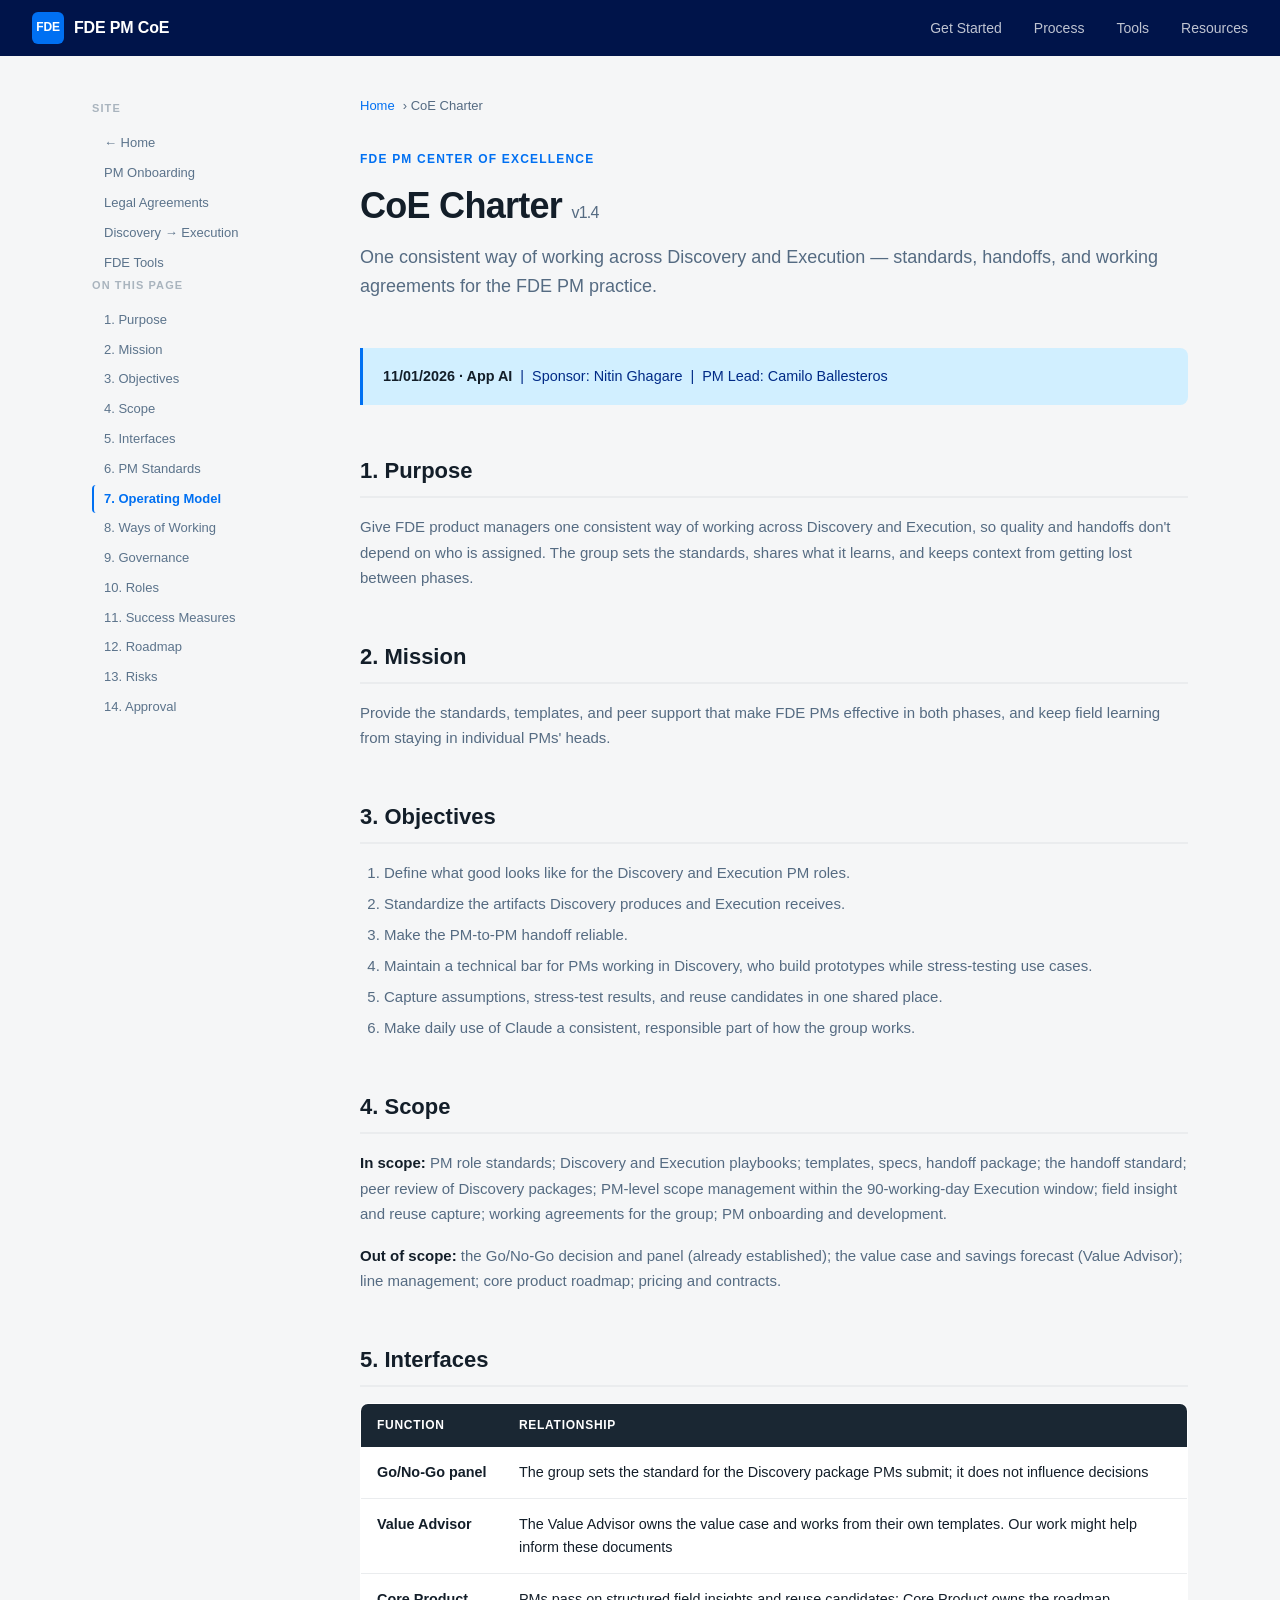
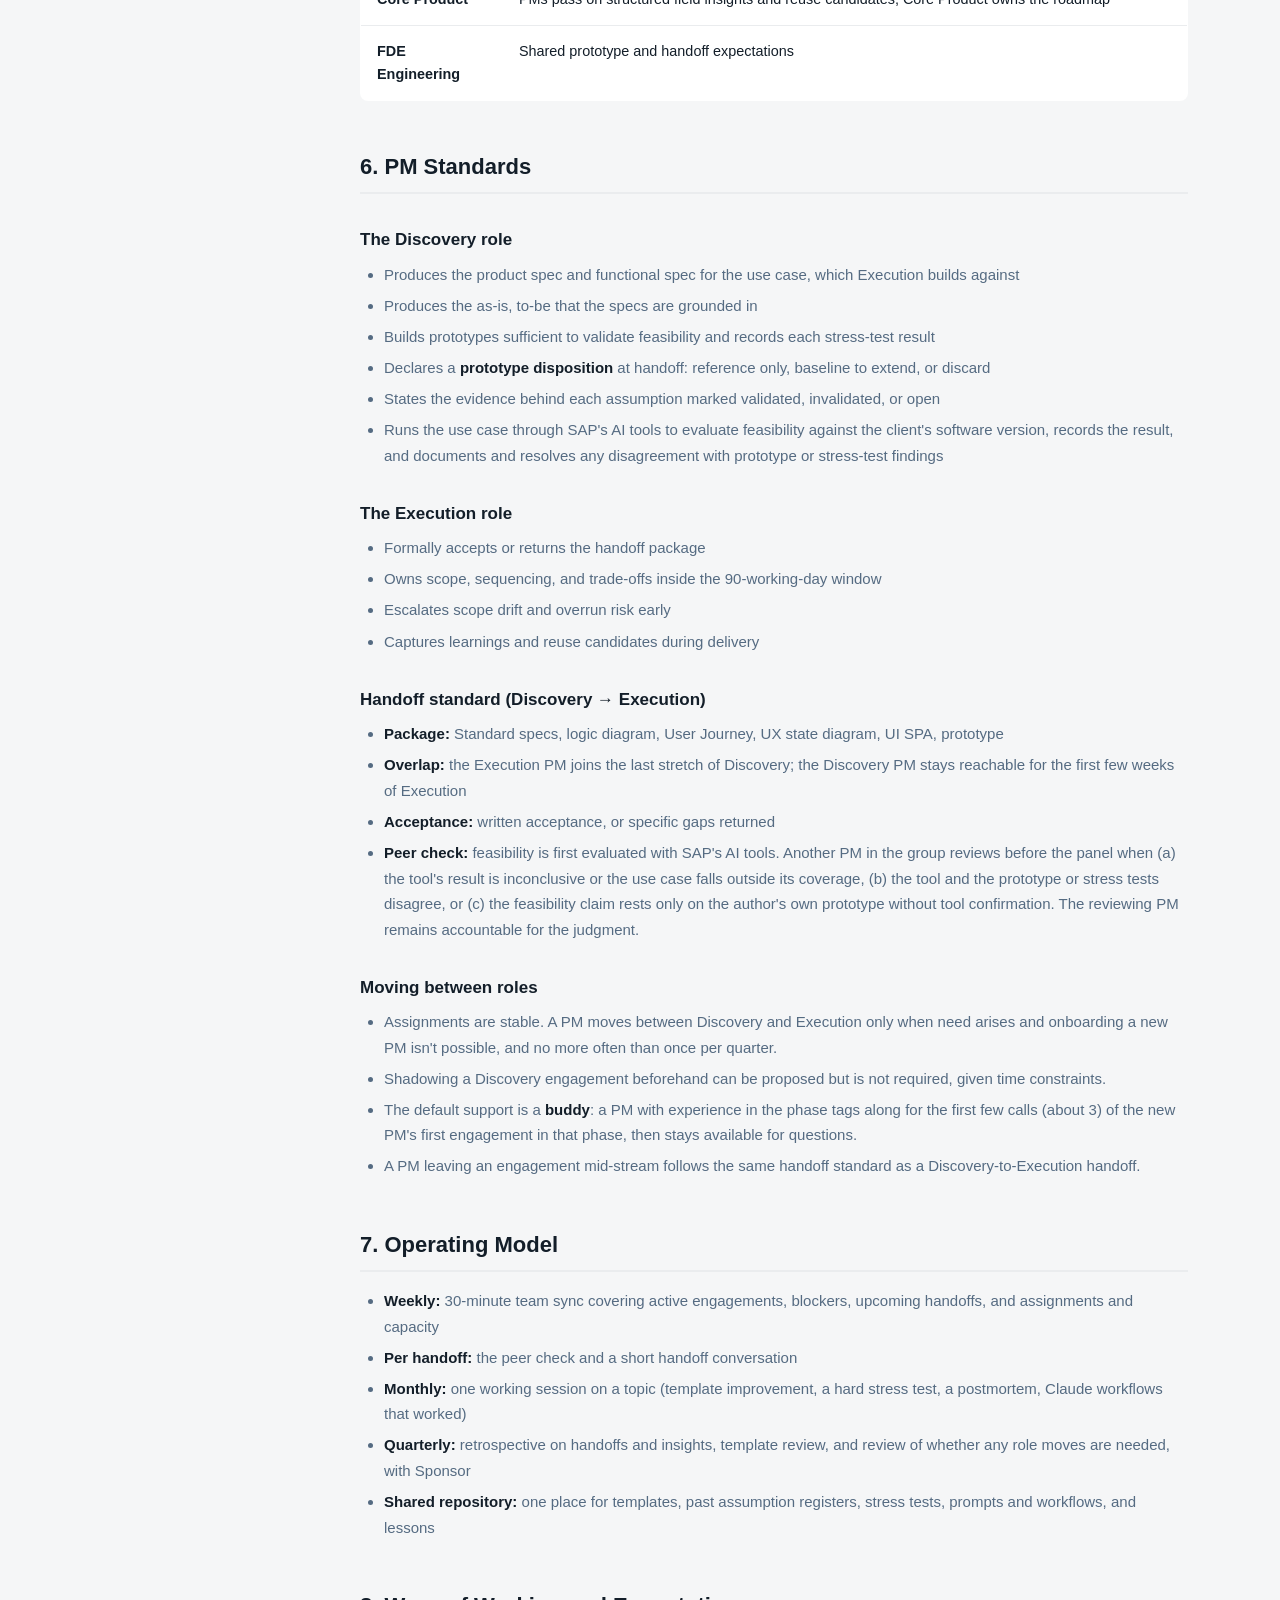
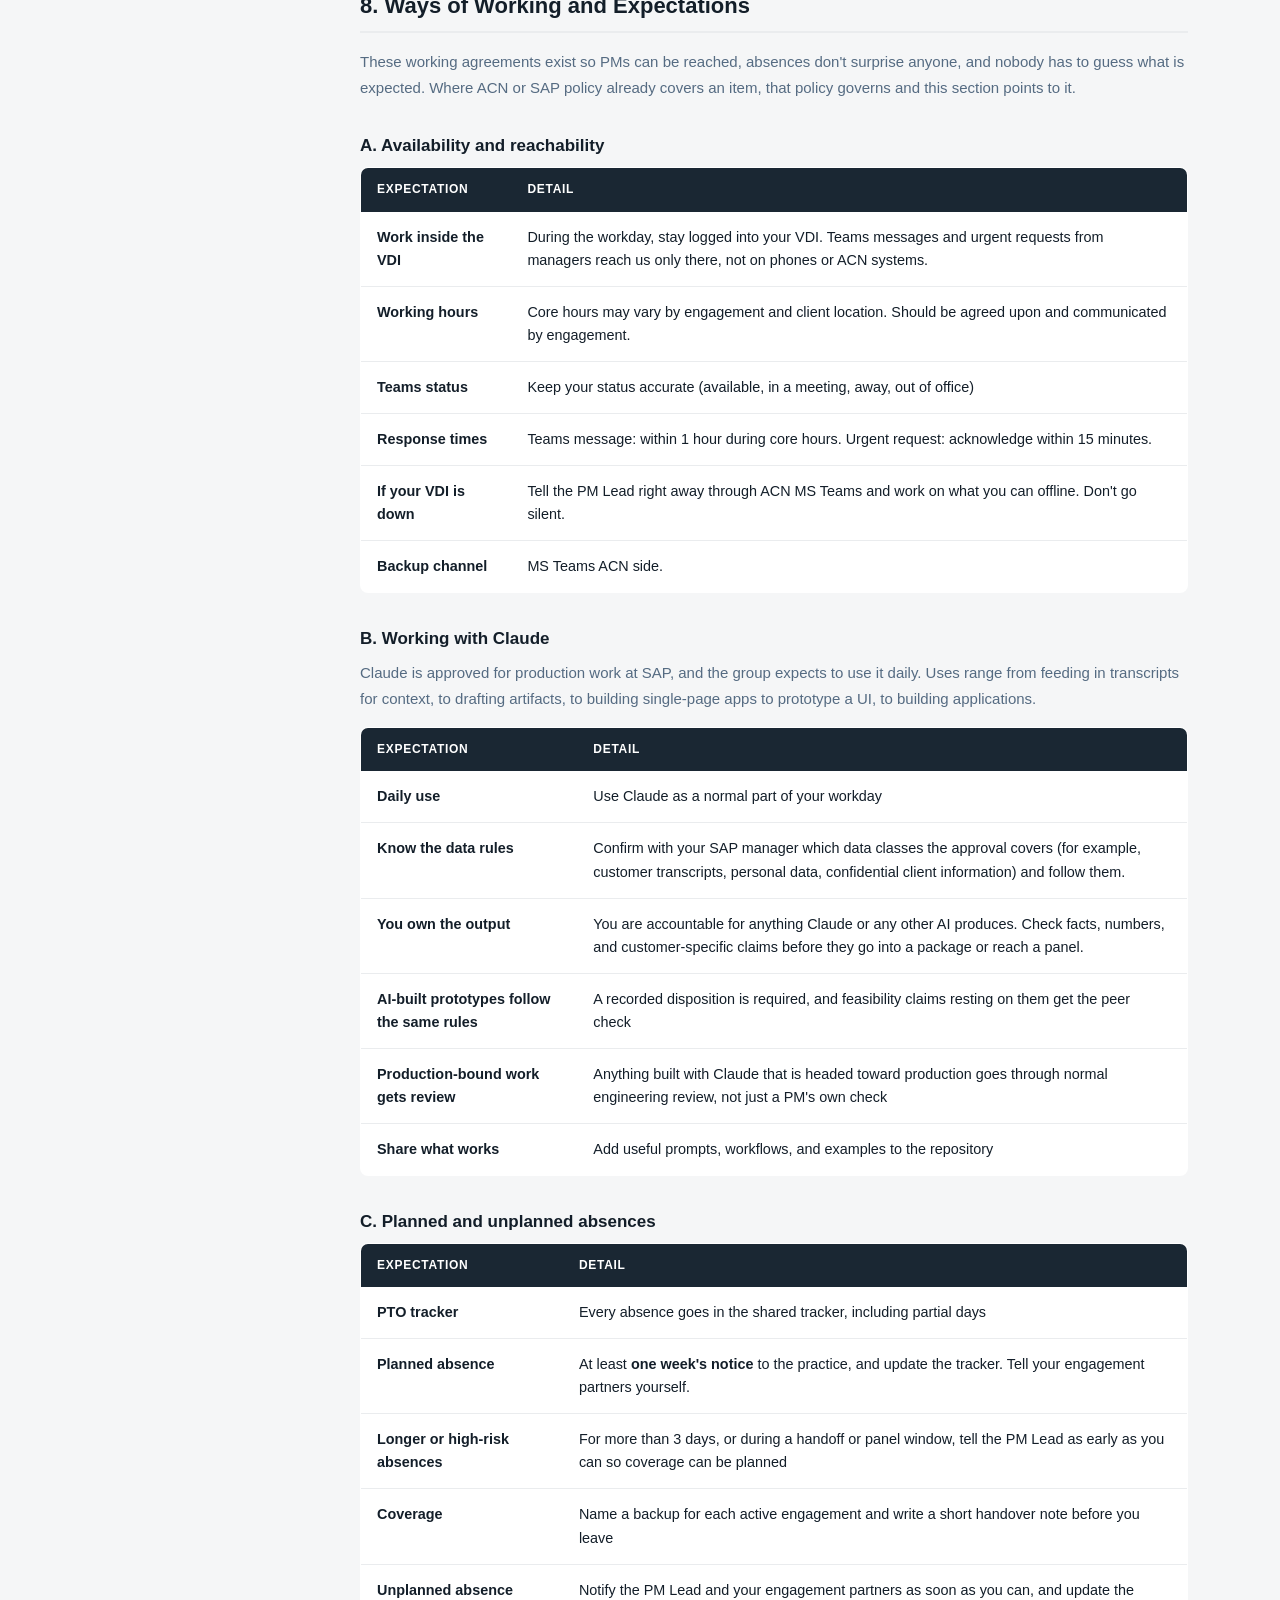
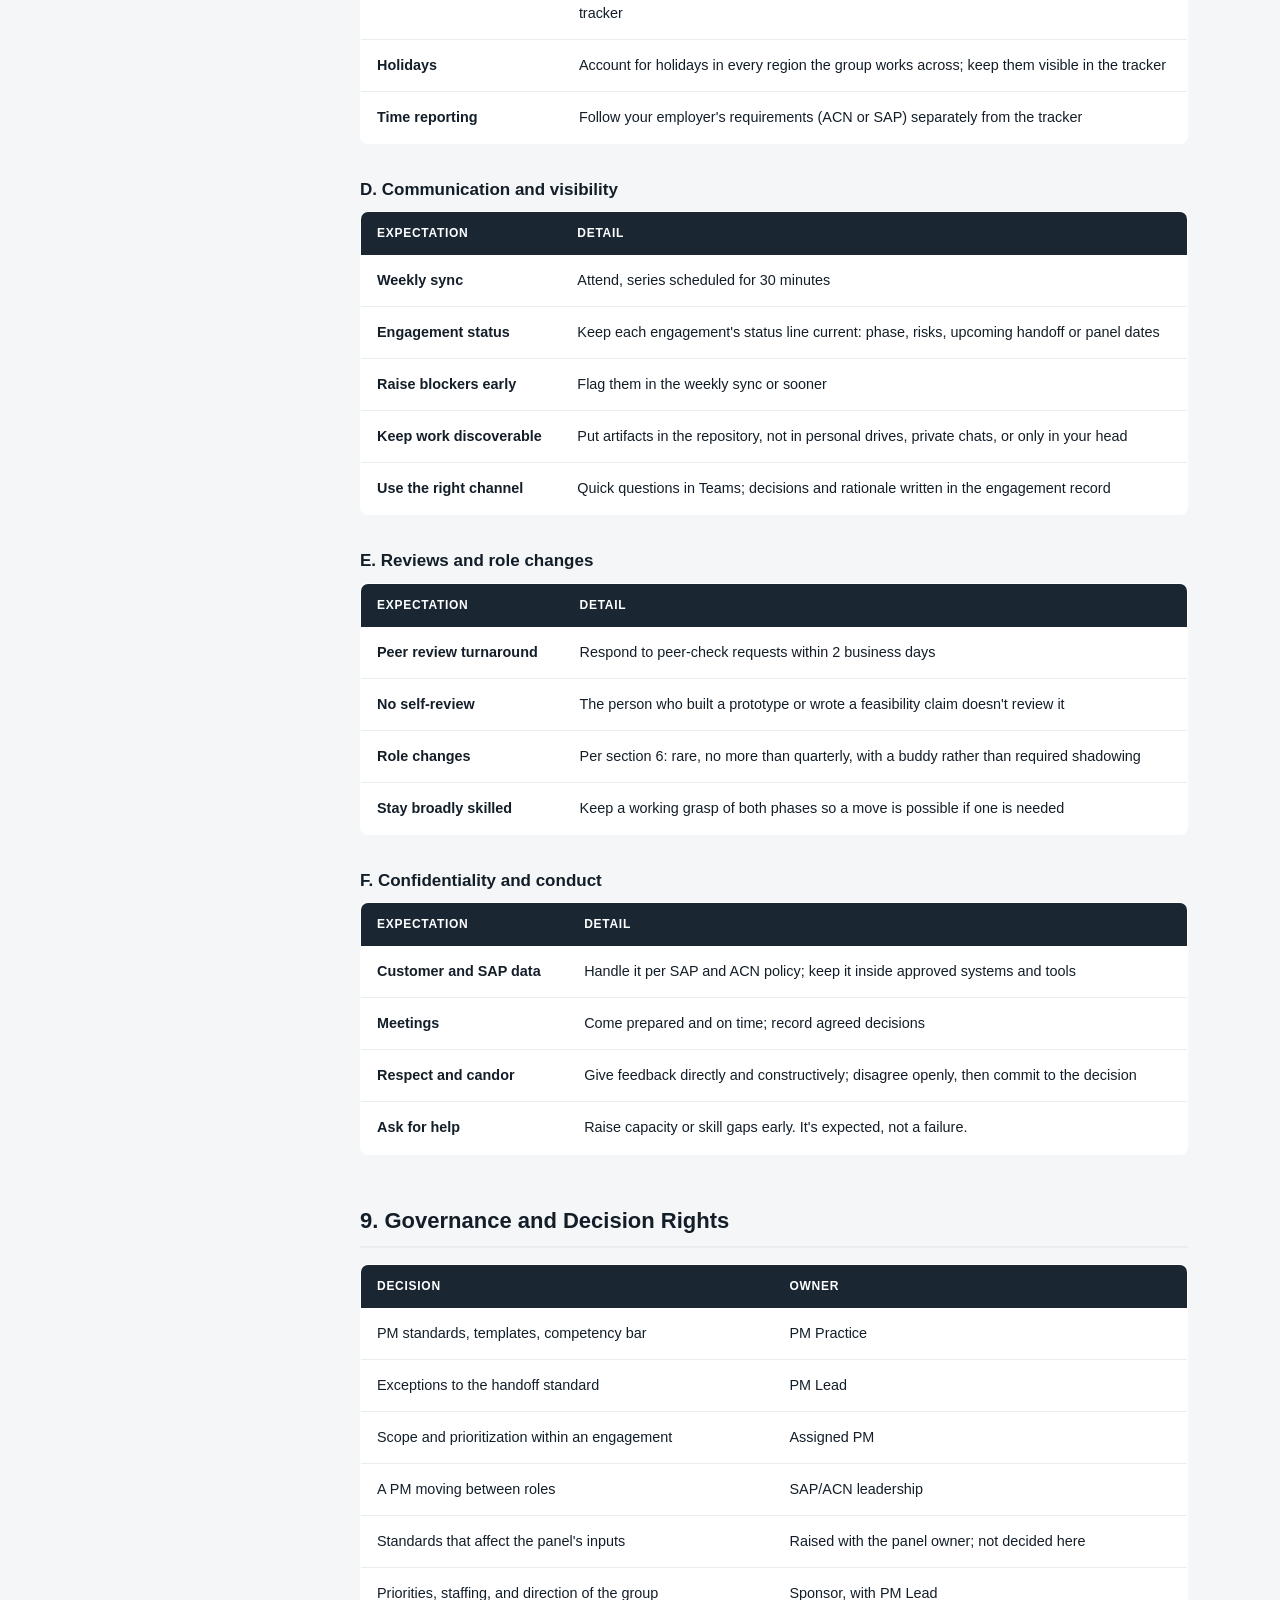
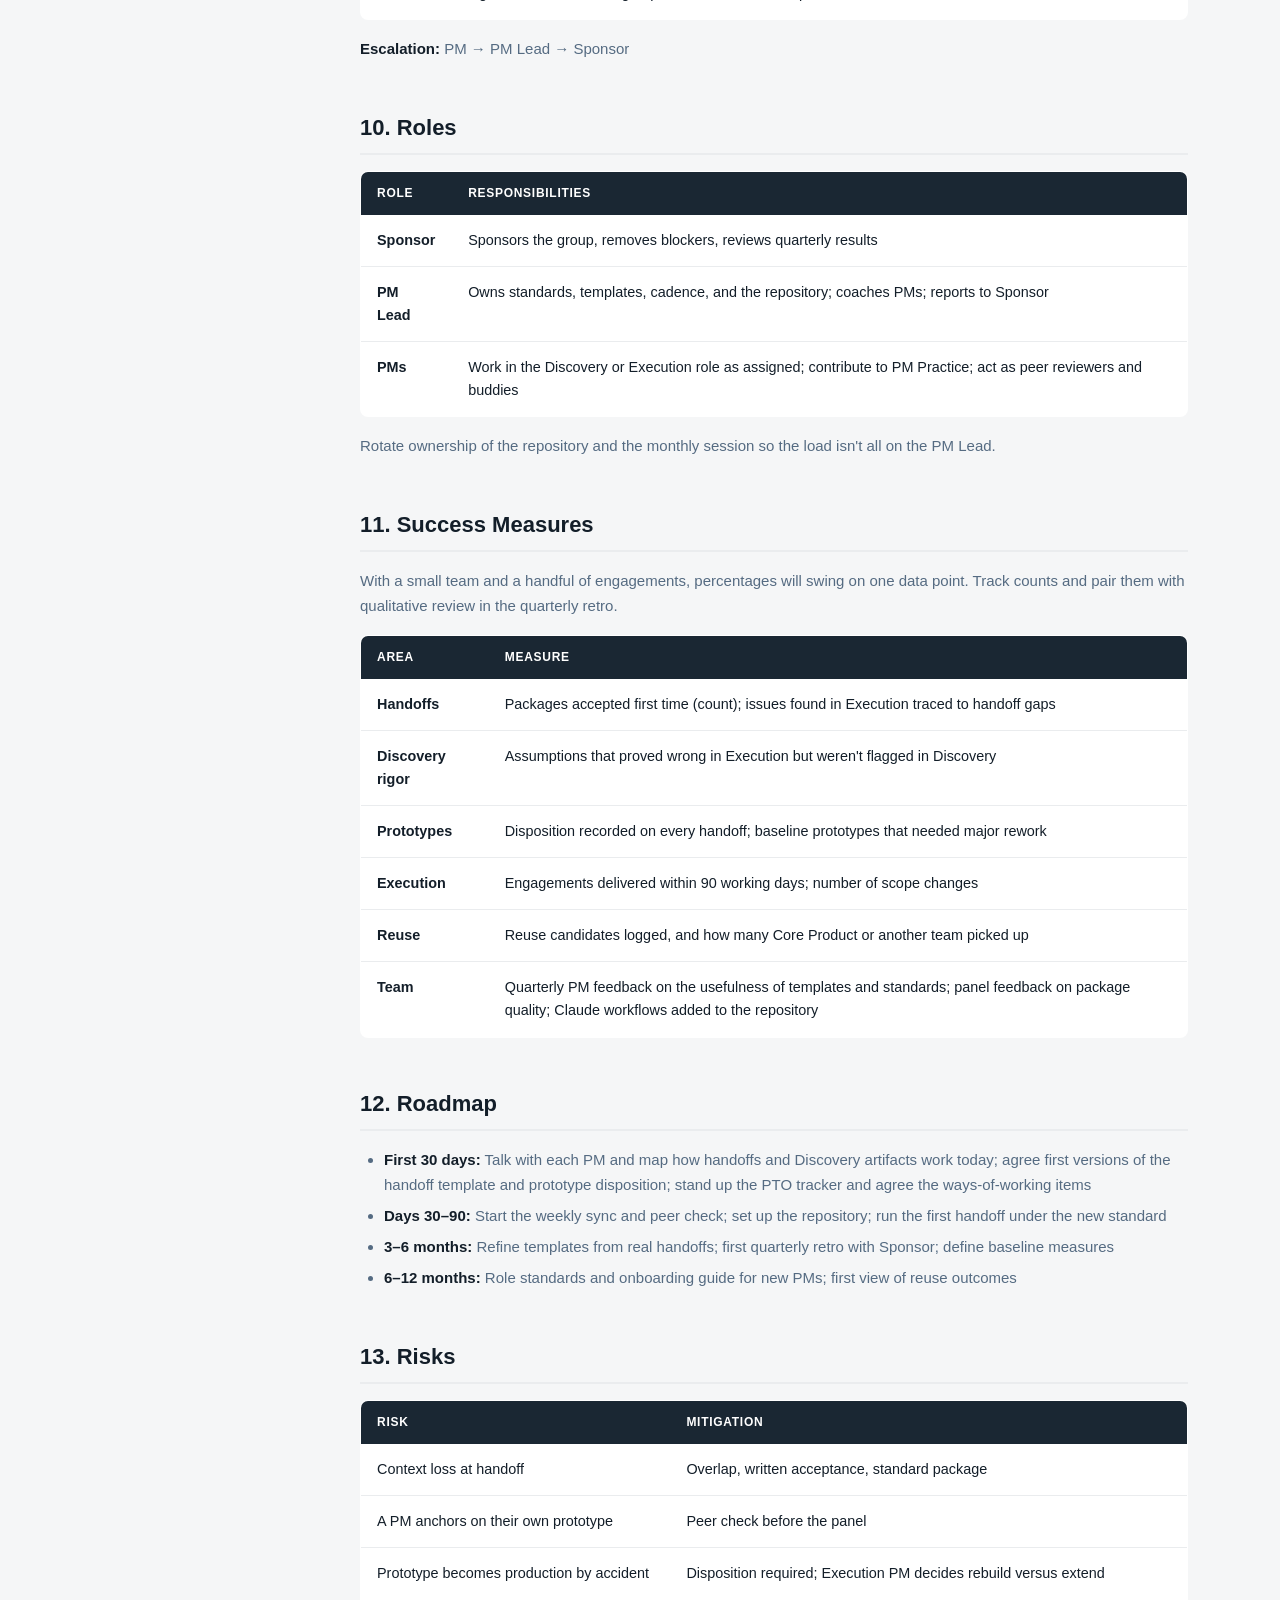
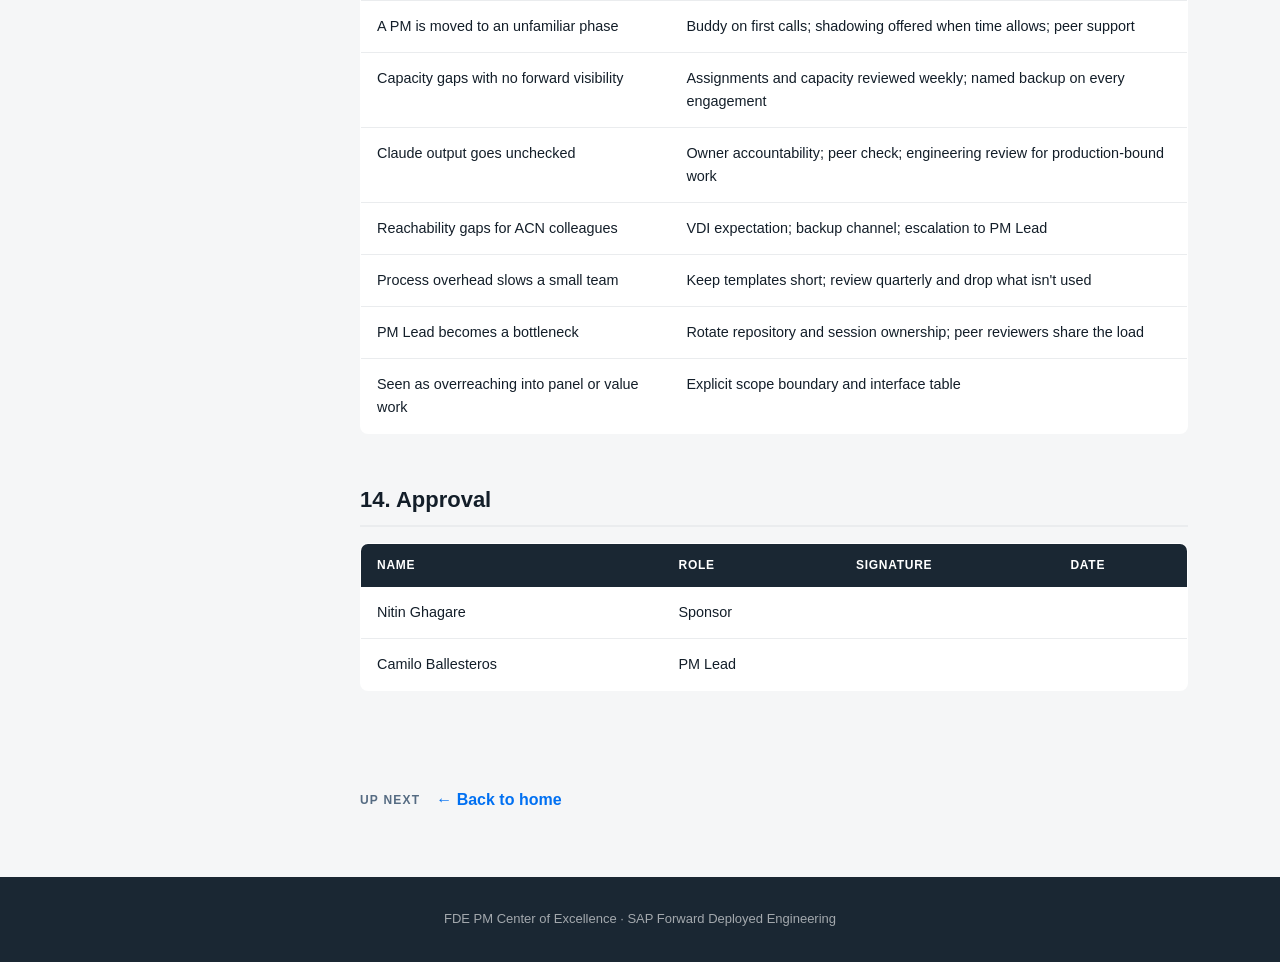
==== docs/guides/charter.html @ f837b726 "Initial commit: FDE PM CoE site for GitHub Pages HTML site with index, five guide pages, shared CSS," ====
<!DOCTYPE html>
<html lang="en">
<head>
  <meta charset="UTF-8" />
  <meta name="viewport" content="width=device-width, initial-scale=1.0" />
  <title>CoE Charter — FDE PM CoE</title>
  <link rel="stylesheet" href="../styles/main.css" />
</head>
<body>

  <nav class="nav">
    <a class="nav-brand" href="../index.html">
      <div class="nav-logo">FDE</div>
      <span class="nav-title">FDE PM CoE</span>
    </a>
    <ul class="nav-links">
      <li><a href="../index.html#get-started">Get Started</a></li>
      <li><a href="../index.html#process">Process</a></li>
      <li><a href="../index.html#tools">Tools</a></li>
      <li><a href="../index.html#resources">Resources</a></li>
    </ul>
  </nav>

  <div class="guide-layout">
  <aside class="guide-sidebar">
    <p class="sidebar-label">Site</p>
    <nav>
      <a href="../index.html">← Home</a>
      <a href="pm-onboarding.html">PM Onboarding</a>
      <a href="legal.html">Legal Agreements</a>
      <a href="discovery-to-execution.html">Discovery → Execution</a>
      <a href="fde-tools.html">FDE Tools</a>
    </nav>
    <p class="sidebar-label">On this page</p>
    <nav>
      <a href="#purpose">1. Purpose</a>
      <a href="#mission">2. Mission</a>
      <a href="#objectives">3. Objectives</a>
      <a href="#scope">4. Scope</a>
      <a href="#interfaces">5. Interfaces</a>
      <a href="#pm-standards">6. PM Standards</a>
      <a href="#operating-model">7. Operating Model</a>
      <a href="#ways-of-working">8. Ways of Working</a>
      <a href="#governance">9. Governance</a>
      <a href="#roles">10. Roles</a>
      <a href="#success-measures">11. Success Measures</a>
      <a href="#roadmap">12. Roadmap</a>
      <a href="#risks">13. Risks</a>
      <a href="#approval">14. Approval</a>
    </nav>
  </aside>

  <div class="guide-wrap">

    <div class="breadcrumb">
      <a href="../index.html">Home</a> › CoE Charter
    </div>

    <p style="font-size:0.75rem;font-weight:700;letter-spacing:0.1em;text-transform:uppercase;color:var(--blue-7);margin-bottom:0.5rem;">FDE PM Center of Excellence</p>
    <h1>CoE Charter <span style="font-size:1rem;font-weight:400;color:var(--label);">v1.4</span></h1>
    <p class="guide-lead">
      One consistent way of working across Discovery and Execution —
      standards, handoffs, and working agreements for the FDE PM practice.
    </p>

    <div class="callout">
      <p><strong>11/01/2026 · App AI</strong> &nbsp;|&nbsp; Sponsor: Nitin Ghagare &nbsp;|&nbsp; PM Lead: Camilo Ballesteros</p>
    </div>

    <!-- ── 1. Purpose ── -->
    <h2 id="purpose">1. Purpose</h2>
    <p>
      Give FDE product managers one consistent way of working across Discovery and Execution,
      so quality and handoffs don't depend on who is assigned. The group sets the standards,
      shares what it learns, and keeps context from getting lost between phases.
    </p>

    <!-- ── 2. Mission ── -->
    <h2 id="mission">2. Mission</h2>
    <p>
      Provide the standards, templates, and peer support that make FDE PMs effective in both phases,
      and keep field learning from staying in individual PMs' heads.
    </p>

    <!-- ── 3. Objectives ── -->
    <h2 id="objectives">3. Objectives</h2>
    <ol>
      <li>Define what good looks like for the Discovery and Execution PM roles.</li>
      <li>Standardize the artifacts Discovery produces and Execution receives.</li>
      <li>Make the PM-to-PM handoff reliable.</li>
      <li>Maintain a technical bar for PMs working in Discovery, who build prototypes while stress-testing use cases.</li>
      <li>Capture assumptions, stress-test results, and reuse candidates in one shared place.</li>
      <li>Make daily use of Claude a consistent, responsible part of how the group works.</li>
    </ol>

    <!-- ── 4. Scope ── -->
    <h2 id="scope">4. Scope</h2>
    <p>
      <strong>In scope:</strong> PM role standards; Discovery and Execution playbooks; templates, specs, handoff package;
      the handoff standard; peer review of Discovery packages; PM-level scope management within the
      90-working-day Execution window; field insight and reuse capture; working agreements for the group;
      PM onboarding and development.
    </p>
    <p>
      <strong>Out of scope:</strong> the Go/No-Go decision and panel (already established); the value case and
      savings forecast (Value Advisor); line management; core product roadmap; pricing and contracts.
    </p>

    <!-- ── 5. Interfaces ── -->
    <h2 id="interfaces">5. Interfaces</h2>
    <table class="ref-table" style="margin-bottom:2rem;">
      <thead>
        <tr><th>Function</th><th>Relationship</th></tr>
      </thead>
      <tbody>
        <tr>
          <td><strong>Go/No-Go panel</strong></td>
          <td>The group sets the standard for the Discovery package PMs submit; it does not influence decisions</td>
        </tr>
        <tr>
          <td><strong>Value Advisor</strong></td>
          <td>The Value Advisor owns the value case and works from their own templates. Our work might help inform these documents</td>
        </tr>
        <tr>
          <td><strong>Core Product</strong></td>
          <td>PMs pass on structured field insights and reuse candidates; Core Product owns the roadmap</td>
        </tr>
        <tr>
          <td><strong>FDE Engineering</strong></td>
          <td>Shared prototype and handoff expectations</td>
        </tr>
      </tbody>
    </table>

    <!-- ── 6. PM Standards ── -->
    <h2 id="pm-standards">6. PM Standards</h2>

    <h3>The Discovery role</h3>
    <ul>
      <li>Produces the product spec and functional spec for the use case, which Execution builds against</li>
      <li>Produces the as-is, to-be that the specs are grounded in</li>
      <li>Builds prototypes sufficient to validate feasibility and records each stress-test result</li>
      <li>Declares a <strong>prototype disposition</strong> at handoff: reference only, baseline to extend, or discard</li>
      <li>States the evidence behind each assumption marked validated, invalidated, or open</li>
      <li>Runs the use case through SAP's AI tools to evaluate feasibility against the client's software version, records the result, and documents and resolves any disagreement with prototype or stress-test findings</li>
    </ul>

    <h3>The Execution role</h3>
    <ul>
      <li>Formally accepts or returns the handoff package</li>
      <li>Owns scope, sequencing, and trade-offs inside the 90-working-day window</li>
      <li>Escalates scope drift and overrun risk early</li>
      <li>Captures learnings and reuse candidates during delivery</li>
    </ul>

    <h3>Handoff standard (Discovery → Execution)</h3>
    <ul>
      <li><strong>Package:</strong> Standard specs, logic diagram, User Journey, UX state diagram, UI SPA, prototype</li>
      <li><strong>Overlap:</strong> the Execution PM joins the last stretch of Discovery; the Discovery PM stays reachable for the first few weeks of Execution</li>
      <li><strong>Acceptance:</strong> written acceptance, or specific gaps returned</li>
      <li><strong>Peer check:</strong> feasibility is first evaluated with SAP's AI tools. Another PM in the group reviews before the panel when (a) the tool's result is inconclusive or the use case falls outside its coverage, (b) the tool and the prototype or stress tests disagree, or (c) the feasibility claim rests only on the author's own prototype without tool confirmation. The reviewing PM remains accountable for the judgment.</li>
    </ul>

    <h3>Moving between roles</h3>
    <ul>
      <li>Assignments are stable. A PM moves between Discovery and Execution only when need arises and onboarding a new PM isn't possible, and no more often than once per quarter.</li>
      <li>Shadowing a Discovery engagement beforehand can be proposed but is not required, given time constraints.</li>
      <li>The default support is a <strong>buddy</strong>: a PM with experience in the phase tags along for the first few calls (about 3) of the new PM's first engagement in that phase, then stays available for questions.</li>
      <li>A PM leaving an engagement mid-stream follows the same handoff standard as a Discovery-to-Execution handoff.</li>
    </ul>

    <!-- ── 7. Operating Model ── -->
    <h2 id="operating-model">7. Operating Model</h2>
    <ul>
      <li><strong>Weekly:</strong> 30-minute team sync covering active engagements, blockers, upcoming handoffs, and assignments and capacity</li>
      <li><strong>Per handoff:</strong> the peer check and a short handoff conversation</li>
      <li><strong>Monthly:</strong> one working session on a topic (template improvement, a hard stress test, a postmortem, Claude workflows that worked)</li>
      <li><strong>Quarterly:</strong> retrospective on handoffs and insights, template review, and review of whether any role moves are needed, with Sponsor</li>
      <li><strong>Shared repository:</strong> one place for templates, past assumption registers, stress tests, prompts and workflows, and lessons</li>
    </ul>

    <!-- ── 8. Ways of Working ── -->
    <h2 id="ways-of-working">8. Ways of Working and Expectations</h2>
    <p>
      These working agreements exist so PMs can be reached, absences don't surprise anyone,
      and nobody has to guess what is expected. Where ACN or SAP policy already covers an item,
      that policy governs and this section points to it.
    </p>

    <h3>A. Availability and reachability</h3>
    <table class="ref-table" style="margin-bottom:2rem;">
      <thead><tr><th>Expectation</th><th>Detail</th></tr></thead>
      <tbody>
        <tr><td><strong>Work inside the VDI</strong></td><td>During the workday, stay logged into your VDI. Teams messages and urgent requests from managers reach us only there, not on phones or ACN systems.</td></tr>
        <tr><td><strong>Working hours</strong></td><td>Core hours may vary by engagement and client location. Should be agreed upon and communicated by engagement.</td></tr>
        <tr><td><strong>Teams status</strong></td><td>Keep your status accurate (available, in a meeting, away, out of office)</td></tr>
        <tr><td><strong>Response times</strong></td><td>Teams message: within 1 hour during core hours. Urgent request: acknowledge within 15 minutes.</td></tr>
        <tr><td><strong>If your VDI is down</strong></td><td>Tell the PM Lead right away through ACN MS Teams and work on what you can offline. Don't go silent.</td></tr>
        <tr><td><strong>Backup channel</strong></td><td>MS Teams ACN side.</td></tr>
      </tbody>
    </table>

    <h3>B. Working with Claude</h3>
    <p>Claude is approved for production work at SAP, and the group expects to use it daily. Uses range from feeding in transcripts for context, to drafting artifacts, to building single-page apps to prototype a UI, to building applications.</p>
    <table class="ref-table" style="margin-bottom:2rem;">
      <thead><tr><th>Expectation</th><th>Detail</th></tr></thead>
      <tbody>
        <tr><td><strong>Daily use</strong></td><td>Use Claude as a normal part of your workday</td></tr>
        <tr><td><strong>Know the data rules</strong></td><td>Confirm with your SAP manager which data classes the approval covers (for example, customer transcripts, personal data, confidential client information) and follow them.</td></tr>
        <tr><td><strong>You own the output</strong></td><td>You are accountable for anything Claude or any other AI produces. Check facts, numbers, and customer-specific claims before they go into a package or reach a panel.</td></tr>
        <tr><td><strong>AI-built prototypes follow the same rules</strong></td><td>A recorded disposition is required, and feasibility claims resting on them get the peer check</td></tr>
        <tr><td><strong>Production-bound work gets review</strong></td><td>Anything built with Claude that is headed toward production goes through normal engineering review, not just a PM's own check</td></tr>
        <tr><td><strong>Share what works</strong></td><td>Add useful prompts, workflows, and examples to the repository</td></tr>
      </tbody>
    </table>

    <h3>C. Planned and unplanned absences</h3>
    <table class="ref-table" style="margin-bottom:2rem;">
      <thead><tr><th>Expectation</th><th>Detail</th></tr></thead>
      <tbody>
        <tr><td><strong>PTO tracker</strong></td><td>Every absence goes in the shared tracker, including partial days</td></tr>
        <tr><td><strong>Planned absence</strong></td><td>At least <strong>one week's notice</strong> to the practice, and update the tracker. Tell your engagement partners yourself.</td></tr>
        <tr><td><strong>Longer or high-risk absences</strong></td><td>For more than 3 days, or during a handoff or panel window, tell the PM Lead as early as you can so coverage can be planned</td></tr>
        <tr><td><strong>Coverage</strong></td><td>Name a backup for each active engagement and write a short handover note before you leave</td></tr>
        <tr><td><strong>Unplanned absence</strong></td><td>Notify the PM Lead and your engagement partners as soon as you can, and update the tracker</td></tr>
        <tr><td><strong>Holidays</strong></td><td>Account for holidays in every region the group works across; keep them visible in the tracker</td></tr>
        <tr><td><strong>Time reporting</strong></td><td>Follow your employer's requirements (ACN or SAP) separately from the tracker</td></tr>
      </tbody>
    </table>

    <h3>D. Communication and visibility</h3>
    <table class="ref-table" style="margin-bottom:2rem;">
      <thead><tr><th>Expectation</th><th>Detail</th></tr></thead>
      <tbody>
        <tr><td><strong>Weekly sync</strong></td><td>Attend, series scheduled for 30 minutes</td></tr>
        <tr><td><strong>Engagement status</strong></td><td>Keep each engagement's status line current: phase, risks, upcoming handoff or panel dates</td></tr>
        <tr><td><strong>Raise blockers early</strong></td><td>Flag them in the weekly sync or sooner</td></tr>
        <tr><td><strong>Keep work discoverable</strong></td><td>Put artifacts in the repository, not in personal drives, private chats, or only in your head</td></tr>
        <tr><td><strong>Use the right channel</strong></td><td>Quick questions in Teams; decisions and rationale written in the engagement record</td></tr>
      </tbody>
    </table>

    <h3>E. Reviews and role changes</h3>
    <table class="ref-table" style="margin-bottom:2rem;">
      <thead><tr><th>Expectation</th><th>Detail</th></tr></thead>
      <tbody>
        <tr><td><strong>Peer review turnaround</strong></td><td>Respond to peer-check requests within 2 business days</td></tr>
        <tr><td><strong>No self-review</strong></td><td>The person who built a prototype or wrote a feasibility claim doesn't review it</td></tr>
        <tr><td><strong>Role changes</strong></td><td>Per section 6: rare, no more than quarterly, with a buddy rather than required shadowing</td></tr>
        <tr><td><strong>Stay broadly skilled</strong></td><td>Keep a working grasp of both phases so a move is possible if one is needed</td></tr>
      </tbody>
    </table>

    <h3>F. Confidentiality and conduct</h3>
    <table class="ref-table" style="margin-bottom:2rem;">
      <thead><tr><th>Expectation</th><th>Detail</th></tr></thead>
      <tbody>
        <tr><td><strong>Customer and SAP data</strong></td><td>Handle it per SAP and ACN policy; keep it inside approved systems and tools</td></tr>
        <tr><td><strong>Meetings</strong></td><td>Come prepared and on time; record agreed decisions</td></tr>
        <tr><td><strong>Respect and candor</strong></td><td>Give feedback directly and constructively; disagree openly, then commit to the decision</td></tr>
        <tr><td><strong>Ask for help</strong></td><td>Raise capacity or skill gaps early. It's expected, not a failure.</td></tr>
      </tbody>
    </table>

    <!-- ── 9. Governance ── -->
    <h2 id="governance">9. Governance and Decision Rights</h2>
    <table class="ref-table" style="margin-bottom:1rem;">
      <thead><tr><th>Decision</th><th>Owner</th></tr></thead>
      <tbody>
        <tr><td>PM standards, templates, competency bar</td><td>PM Practice</td></tr>
        <tr><td>Exceptions to the handoff standard</td><td>PM Lead</td></tr>
        <tr><td>Scope and prioritization within an engagement</td><td>Assigned PM</td></tr>
        <tr><td>A PM moving between roles</td><td>SAP/ACN leadership</td></tr>
        <tr><td>Standards that affect the panel's inputs</td><td>Raised with the panel owner; not decided here</td></tr>
        <tr><td>Priorities, staffing, and direction of the group</td><td>Sponsor, with PM Lead</td></tr>
      </tbody>
    </table>
    <p><strong>Escalation:</strong> PM → PM Lead → Sponsor</p>

    <!-- ── 10. Roles ── -->
    <h2 id="roles">10. Roles</h2>
    <table class="ref-table" style="margin-bottom:1rem;">
      <thead><tr><th>Role</th><th>Responsibilities</th></tr></thead>
      <tbody>
        <tr><td><strong>Sponsor</strong></td><td>Sponsors the group, removes blockers, reviews quarterly results</td></tr>
        <tr><td><strong>PM Lead</strong></td><td>Owns standards, templates, cadence, and the repository; coaches PMs; reports to Sponsor</td></tr>
        <tr><td><strong>PMs</strong></td><td>Work in the Discovery or Execution role as assigned; contribute to PM Practice; act as peer reviewers and buddies</td></tr>
      </tbody>
    </table>
    <p>Rotate ownership of the repository and the monthly session so the load isn't all on the PM Lead.</p>

    <!-- ── 11. Success Measures ── -->
    <h2 id="success-measures">11. Success Measures</h2>
    <p>With a small team and a handful of engagements, percentages will swing on one data point. Track counts and pair them with qualitative review in the quarterly retro.</p>
    <table class="ref-table" style="margin-bottom:2rem;">
      <thead><tr><th>Area</th><th>Measure</th></tr></thead>
      <tbody>
        <tr><td><strong>Handoffs</strong></td><td>Packages accepted first time (count); issues found in Execution traced to handoff gaps</td></tr>
        <tr><td><strong>Discovery rigor</strong></td><td>Assumptions that proved wrong in Execution but weren't flagged in Discovery</td></tr>
        <tr><td><strong>Prototypes</strong></td><td>Disposition recorded on every handoff; baseline prototypes that needed major rework</td></tr>
        <tr><td><strong>Execution</strong></td><td>Engagements delivered within 90 working days; number of scope changes</td></tr>
        <tr><td><strong>Reuse</strong></td><td>Reuse candidates logged, and how many Core Product or another team picked up</td></tr>
        <tr><td><strong>Team</strong></td><td>Quarterly PM feedback on the usefulness of templates and standards; panel feedback on package quality; Claude workflows added to the repository</td></tr>
      </tbody>
    </table>

    <!-- ── 12. Roadmap ── -->
    <h2 id="roadmap">12. Roadmap</h2>
    <ul>
      <li><strong>First 30 days:</strong> Talk with each PM and map how handoffs and Discovery artifacts work today; agree first versions of the handoff template and prototype disposition; stand up the PTO tracker and agree the ways-of-working items</li>
      <li><strong>Days 30–90:</strong> Start the weekly sync and peer check; set up the repository; run the first handoff under the new standard</li>
      <li><strong>3–6 months:</strong> Refine templates from real handoffs; first quarterly retro with Sponsor; define baseline measures</li>
      <li><strong>6–12 months:</strong> Role standards and onboarding guide for new PMs; first view of reuse outcomes</li>
    </ul>

    <!-- ── 13. Risks ── -->
    <h2 id="risks">13. Risks</h2>
    <table class="ref-table" style="margin-bottom:2rem;">
      <thead><tr><th>Risk</th><th>Mitigation</th></tr></thead>
      <tbody>
        <tr><td>Context loss at handoff</td><td>Overlap, written acceptance, standard package</td></tr>
        <tr><td>A PM anchors on their own prototype</td><td>Peer check before the panel</td></tr>
        <tr><td>Prototype becomes production by accident</td><td>Disposition required; Execution PM decides rebuild versus extend</td></tr>
        <tr><td>A PM is moved to an unfamiliar phase</td><td>Buddy on first calls; shadowing offered when time allows; peer support</td></tr>
        <tr><td>Capacity gaps with no forward visibility</td><td>Assignments and capacity reviewed weekly; named backup on every engagement</td></tr>
        <tr><td>Claude output goes unchecked</td><td>Owner accountability; peer check; engineering review for production-bound work</td></tr>
        <tr><td>Reachability gaps for ACN colleagues</td><td>VDI expectation; backup channel; escalation to PM Lead</td></tr>
        <tr><td>Process overhead slows a small team</td><td>Keep templates short; review quarterly and drop what isn't used</td></tr>
        <tr><td>PM Lead becomes a bottleneck</td><td>Rotate repository and session ownership; peer reviewers share the load</td></tr>
        <tr><td>Seen as overreaching into panel or value work</td><td>Explicit scope boundary and interface table</td></tr>
      </tbody>
    </table>

    <!-- ── 14. Approval ── -->
    <h2 id="approval">14. Approval</h2>
    <table class="ref-table">
      <thead><tr><th>Name</th><th>Role</th><th>Signature</th><th>Date</th></tr></thead>
      <tbody>
        <tr><td>Nitin Ghagare</td><td>Sponsor</td><td></td><td></td></tr>
        <tr><td>Camilo Ballesteros</td><td>PM Lead</td><td></td><td></td></tr>
      </tbody>
    </table>

    <div class="guide-next">
      <span class="guide-next-label">Up next</span>
      <a href="../index.html" class="guide-next-link">← Back to home</a>
    </div>

  </div><!-- /.guide-wrap -->
  </div><!-- /.guide-layout -->

  <script>
    const links = document.querySelectorAll('.guide-sidebar nav a');
    const observer = new IntersectionObserver(entries => {
      entries.forEach(e => {
        if (e.isIntersecting) {
          links.forEach(l => l.classList.remove('active'));
          const match = document.querySelector(`.guide-sidebar nav a[href="#${e.target.id}"]`);
          if (match) match.classList.add('active');
        }
      });
    }, { rootMargin: '-10% 0px -80% 0px' });
    document.querySelectorAll('.guide-wrap h2[id]').forEach(h => observer.observe(h));
  </script>

  <footer>
    <p>FDE PM Center of Excellence · SAP Forward Deployed Engineering</p>
  </footer>

</body>
</html>
---- docs/styles/main.css ----
/* FDE PM CoE — Main Stylesheet */
/* SAP Brand palette + Fiori Horizon tokens */

:root {
  --blue-2:   #D1EFFF;
  --blue-4:   #89D1FF;
  --blue-7:   #0070F2;
  --blue-10:  #002A86;
  --blue-11:  #00144A;
  --grey-2:   #EAECEE;
  --grey-4:   #A9B4BE;
  --grey-6:   #5B738B;
  --grey-7:   #475E75;
  --grey-10:  #1A2733;
  --indigo-2: #E2D8FF;
  --indigo-6: #7858FF;
  --indigo-7: #5D36FF;
  --green-6:  #36A41D;
  --page-bg:  #F5F6F7;
  --card-bg:  #FFFFFF;
  --text:     #131E29;
  --label:    #556B82;
  --font:     "72", Arial, Helvetica, sans-serif;
}

*, *::before, *::after { box-sizing: border-box; margin: 0; padding: 0; }

html { font-size: 16px; scroll-behavior: smooth; }

body {
  font-family: var(--font);
  background: var(--page-bg);
  color: var(--text);
  line-height: 1.6;
}

/* ── Nav ───────────────────────────────────────────────────────────────── */

.nav {
  position: fixed;
  top: 0; left: 0; right: 0;
  z-index: 100;
  background: var(--blue-11);
  display: flex;
  align-items: center;
  justify-content: space-between;
  padding: 0 2rem;
  height: 3.5rem;
}

.nav-brand {
  display: flex;
  align-items: center;
  gap: 0.625rem;
  text-decoration: none;
}

.nav-logo {
  width: 2rem; height: 2rem;
  background: var(--blue-7);
  border-radius: 0.375rem;
  display: flex; align-items: center; justify-content: center;
  font-weight: 700; font-size: 0.75rem; color: white; letter-spacing: -0.02em;
}

.nav-title {
  font-weight: 700;
  font-size: 1rem;
  color: white;
  letter-spacing: -0.01em;
}

.nav-version {
  font-family: monospace;
  font-size: 0.65rem;
  color: rgba(255,255,255,0.45);
  background: rgba(255,255,255,0.1);
  border-radius: 0.25rem;
  padding: 0.1rem 0.35rem;
  margin-left: 0.5rem;
  align-self: center;
}

.nav-links {
  display: flex;
  gap: 2rem;
  list-style: none;
}

.nav-links a {
  color: rgba(255,255,255,0.75);
  text-decoration: none;
  font-size: 0.875rem;
  font-weight: 500;
  transition: color 0.15s;
}

.nav-links a:hover { color: white; }

/* ── Hero ──────────────────────────────────────────────────────────────── */

.hero {
  background: linear-gradient(160deg, var(--blue-11) 0%, var(--blue-10) 60%, #003399 100%);
  padding: 8rem 2rem 5rem;
  text-align: center;
  color: white;
}

.hero-eyebrow {
  font-size: 0.75rem;
  font-weight: 700;
  letter-spacing: 0.12em;
  text-transform: uppercase;
  color: var(--blue-4);
  margin-bottom: 1rem;
}

.hero h1 {
  font-size: clamp(2rem, 5vw, 3.25rem);
  font-weight: 700;
  line-height: 1.15;
  margin-bottom: 1.25rem;
  letter-spacing: -0.02em;
}

.hero h1 span { color: #F0AB00; }

.hero-sub {
  font-size: 1.125rem;
  color: rgba(255,255,255,0.8);
  max-width: 540px;
  margin: 0 auto 2.5rem;
  line-height: 1.6;
}

.hero-ctas {
  display: flex;
  gap: 1rem;
  justify-content: center;
  flex-wrap: wrap;
}

/* ── Buttons ───────────────────────────────────────────────────────────── */

.btn {
  display: inline-flex;
  align-items: center;
  gap: 0.5rem;
  padding: 0.75rem 1.5rem;
  border-radius: 0.375rem;
  font-size: 0.9375rem;
  font-weight: 600;
  text-decoration: none;
  transition: all 0.15s;
  cursor: pointer;
  border: none;
}

.btn-primary {
  background: #F0AB00;
  color: var(--blue-11);
}
.btn-primary:hover { background: #e09e00; }

.btn-outline {
  background: transparent;
  color: white;
  border: 1.5px solid rgba(255,255,255,0.4);
}
.btn-outline:hover { border-color: white; background: rgba(255,255,255,0.08); }

.btn-blue {
  background: var(--blue-7);
  color: white;
}
.btn-blue:hover { background: #0060d0; }

/* ── Section layout ────────────────────────────────────────────────────── */

.section {
  padding: 5rem 2rem;
  max-width: 1100px;
  margin: 0 auto;
}

.section-full {
  padding: 5rem 2rem;
  background: white;
}

.section-full .section-inner {
  max-width: 1100px;
  margin: 0 auto;
}

.section-eyebrow {
  font-size: 0.75rem;
  font-weight: 700;
  letter-spacing: 0.12em;
  text-transform: uppercase;
  color: var(--blue-7);
  margin-bottom: 0.75rem;
}

.section-title {
  font-size: clamp(1.5rem, 3vw, 2.25rem);
  font-weight: 700;
  color: var(--text);
  letter-spacing: -0.02em;
  margin-bottom: 0.75rem;
}

.section-sub {
  font-size: 1rem;
  color: var(--label);
  max-width: 600px;
  margin-bottom: 3rem;
}

/* ── Card grid ─────────────────────────────────────────────────────────── */

.card-grid {
  display: grid;
  grid-template-columns: repeat(auto-fit, minmax(280px, 1fr));
  gap: 1.5rem;
}

.card-grid-2 {
  grid-template-columns: repeat(auto-fit, minmax(380px, 1fr));
}

.card {
  background: var(--card-bg);
  border: 1px solid var(--grey-2);
  border-radius: 0.75rem;
  padding: 1.75rem;
  transition: box-shadow 0.2s, border-color 0.2s;
  text-decoration: none;
  color: inherit;
  display: flex;
  flex-direction: column;
}

.card:hover {
  box-shadow: 0 4px 20px rgba(0,0,0,0.08);
  border-color: var(--blue-4);
}

.card-icon {
  width: 2.75rem; height: 2.75rem;
  border-radius: 0.5rem;
  display: flex; align-items: center; justify-content: center;
  margin-bottom: 1.25rem;
  font-size: 1.25rem;
}

.icon-blue   { background: var(--blue-2); }
.icon-indigo { background: var(--indigo-2); }
.icon-green  { background: #EBF5CB; }
.icon-gold   { background: #FFF4CC; }

.card h3 {
  font-size: 1.0625rem;
  font-weight: 700;
  margin-bottom: 0.5rem;
  color: var(--text);
}

.card p {
  font-size: 0.9rem;
  color: var(--label);
  line-height: 1.6;
  flex: 1;
}

.card-link {
  margin-top: 1.25rem;
  font-size: 0.875rem;
  font-weight: 600;
  color: var(--blue-7);
  display: inline-flex;
  align-items: center;
  gap: 0.25rem;
  text-decoration: none;
}

.card-link:hover { color: var(--blue-10); }

/* ── Phase timeline ────────────────────────────────────────────────────── */

.phase-list {
  display: flex;
  flex-direction: column;
  gap: 0;
}

.phase-item {
  display: grid;
  grid-template-columns: 3rem 1fr;
  gap: 0 1.5rem;
  position: relative;
}

.phase-item:not(:last-child) .phase-line {
  position: absolute;
  left: 1.4375rem;
  top: 2.75rem;
  bottom: 0;
  width: 2px;
  background: var(--grey-2);
}

.phase-dot {
  width: 3rem; height: 3rem;
  border-radius: 50%;
  background: var(--blue-7);
  color: white;
  display: flex; align-items: center; justify-content: center;
  font-weight: 700;
  font-size: 0.875rem;
  flex-shrink: 0;
  position: relative;
  z-index: 1;
}

.phase-content {
  padding-bottom: 2.5rem;
}

.phase-label {
  font-size: 0.75rem;
  font-weight: 700;
  text-transform: uppercase;
  letter-spacing: 0.08em;
  color: var(--blue-7);
  margin-bottom: 0.25rem;
}

.phase-content h3 {
  font-size: 1.125rem;
  font-weight: 700;
  margin-bottom: 0.5rem;
}

.phase-content p {
  font-size: 0.9rem;
  color: var(--label);
  line-height: 1.6;
  max-width: 600px;
}

.phase-item.pre-pm .phase-dot {
  background: var(--grey-4);
  color: white;
}

.phase-item.pre-pm:not(:last-child) .phase-line {
  background: transparent;
  border-left: 2px dashed var(--grey-4);
  width: 0;
}

.phase-item.pre-pm .phase-label { color: var(--grey-4); }


/* ── Role paths (2-col) ────────────────────────────────────────────────── */

.role-grid,
.role-card-row {
  display: grid;
  grid-template-columns: 1fr 1fr;
  gap: 1.5rem;
}

@media (max-width: 680px) {
  .role-card-row { grid-template-columns: 1fr; }
}

.role-card {
  display: block;
  border-radius: 0.75rem;
  padding: 2rem;
  text-decoration: none;
  color: inherit;
  transition: box-shadow 0.2s;
}

.role-card:hover { box-shadow: 0 6px 24px rgba(0,0,0,0.1); }

.role-card.pm   { background: var(--blue-10); color: white; }
.role-card.sme  { background: var(--indigo-7); color: white; }

.role-card .role-tag {
  font-size: 0.7rem;
  font-weight: 700;
  letter-spacing: 0.1em;
  text-transform: uppercase;
  opacity: 0.7;
  margin-bottom: 0.75rem;
}

.role-card h3 {
  font-size: 1.375rem;
  font-weight: 700;
  margin-bottom: 0.75rem;
}

.role-card p {
  font-size: 0.9rem;
  opacity: 0.85;
  line-height: 1.6;
  margin-bottom: 1.5rem;
}

.role-card .btn-role {
  display: inline-flex;
  align-items: center;
  gap: 0.375rem;
  background: rgba(255,255,255,0.15);
  border: 1.5px solid rgba(255,255,255,0.35);
  color: white;
  padding: 0.5rem 1.125rem;
  border-radius: 0.375rem;
  font-size: 0.875rem;
  font-weight: 600;
  text-decoration: none;
  transition: background 0.15s;
}

.role-card .btn-role:hover { background: rgba(255,255,255,0.25); }

/* ── Table ─────────────────────────────────────────────────────────────── */

.ref-table {
  width: 100%;
  border-collapse: collapse;
  font-size: 0.9rem;
  background: white;
  border-radius: 0.5rem;
  overflow: hidden;
  border: 1px solid var(--grey-2);
}

.ref-table th {
  background: var(--grey-10);
  color: white;
  text-align: left;
  padding: 0.75rem 1rem;
  font-size: 0.75rem;
  font-weight: 600;
  letter-spacing: 0.06em;
  text-transform: uppercase;
}

.ref-table td {
  padding: 0.875rem 1rem;
  border-bottom: 1px solid var(--grey-2);
  color: var(--text);
  vertical-align: top;
}

.ref-table tr:last-child td { border-bottom: none; }
.ref-table tr:hover td { background: var(--page-bg); }

.ref-table td strong { font-weight: 600; }
.ref-table td a { color: var(--blue-7); text-decoration: none; }
.ref-table td a:hover { text-decoration: underline; }

/* ── Tags ──────────────────────────────────────────────────────────────── */

.tag {
  display: inline-flex;
  align-items: center;
  padding: 0.2rem 0.625rem;
  border-radius: 2rem;
  font-size: 0.75rem;
  font-weight: 600;
  white-space: nowrap;
}

.tag-required  { background: #FFDCE0; color: #8B0000; }
.tag-pm        { background: var(--blue-2); color: var(--blue-10); }
.tag-sme       { background: var(--indigo-2); color: #1C0C6E; }
.tag-both      { background: #EBF5CB; color: #0A4D00; }
.tag-discovery { background: var(--blue-2); color: var(--blue-10); }
.tag-execution { background: var(--indigo-2); color: #1C0C6E; }

/* ── Page guide layout ─────────────────────────────────────────────────── */

.guide-layout {
  display: grid;
  grid-template-columns: 220px 1fr;
  gap: 0 3rem;
  max-width: 1160px;
  margin: 0 auto;
  padding: 6rem 2rem 4rem;
  align-items: start;
}

.guide-sidebar {
  position: sticky;
  top: 5rem;
  align-self: start;
  max-height: calc(100vh - 6rem);
  overflow-y: auto;
  padding-top: 0.25rem;
}

.sidebar-label {
  font-size: 0.6875rem;
  font-weight: 700;
  letter-spacing: 0.1em;
  text-transform: uppercase;
  color: var(--grey-4);
  margin-bottom: 0.75rem;
}

.guide-sidebar nav {
  display: flex;
  flex-direction: column;
  gap: 0.125rem;
}

.guide-sidebar nav a {
  font-size: 0.8125rem;
  color: var(--grey-6);
  text-decoration: none;
  padding: 0.3rem 0.625rem;
  border-radius: 0.25rem;
  border-left: 2px solid transparent;
  line-height: 1.4;
  transition: color 0.15s, border-color 0.15s, background 0.15s;
}

.guide-sidebar nav a:hover {
  color: var(--blue-7);
  background: var(--blue-2);
  border-left-color: var(--blue-7);
}

.guide-sidebar nav a.active {
  color: var(--blue-7);
  font-weight: 600;
  border-left-color: var(--blue-7);
}

.guide-wrap {
  min-width: 0;
}

.guide-wrap h1 {
  font-size: 2.25rem;
  font-weight: 700;
  letter-spacing: -0.02em;
  margin-bottom: 0.5rem;
}

.guide-wrap .guide-lead {
  font-size: 1.125rem;
  color: var(--label);
  margin-bottom: 3rem;
  line-height: 1.6;
}

.guide-wrap h2 {
  font-size: 1.375rem;
  font-weight: 700;
  margin-top: 3rem;
  margin-bottom: 1rem;
  padding-bottom: 0.5rem;
  border-bottom: 2px solid var(--grey-2);
  scroll-margin-top: 5rem;
}

.guide-wrap h3 {
  font-size: 1.0625rem;
  font-weight: 700;
  margin-top: 2rem;
  margin-bottom: 0.5rem;
  color: var(--text);
}

.guide-wrap p {
  font-size: 0.9375rem;
  color: var(--label);
  line-height: 1.7;
  margin-bottom: 1rem;
}

.guide-wrap ul, .guide-wrap ol {
  padding-left: 1.5rem;
  margin-bottom: 1rem;
}

.guide-wrap li {
  font-size: 0.9375rem;
  color: var(--label);
  line-height: 1.7;
  margin-bottom: 0.35rem;
}

.guide-wrap li strong, .guide-wrap p strong { color: var(--text); }

.breadcrumb {
  font-size: 0.8125rem;
  color: var(--label);
  margin-bottom: 2rem;
  display: flex;
  align-items: center;
  gap: 0.5rem;
}

.breadcrumb a { color: var(--blue-7); text-decoration: none; }
.breadcrumb a:hover { text-decoration: underline; }

.guide-next {
  margin-top: 4rem;
  padding-top: 2rem;
  border-top: 1px solid var(--border);
  display: flex;
  align-items: center;
  gap: 1rem;
}

.guide-next-label {
  font-size: 0.75rem;
  font-weight: 700;
  letter-spacing: 0.1em;
  text-transform: uppercase;
  color: var(--label);
}

.guide-next-link {
  font-size: 1rem;
  font-weight: 600;
  color: var(--blue-7);
  text-decoration: none;
}

.guide-next-link:hover { text-decoration: underline; }

.callout {
  background: var(--blue-2);
  border-left: 3px solid var(--blue-7);
  border-radius: 0 0.5rem 0.5rem 0;
  padding: 1rem 1.25rem;
  margin-bottom: 1.5rem;
}

.callout p { color: var(--blue-10); margin: 0; font-size: 0.9rem; }

.checklist { list-style: none; padding-left: 0; }
.checklist li {
  padding: 0.5rem 0 0.5rem 1.75rem;
  position: relative;
  border-bottom: 1px solid var(--grey-2);
  color: var(--text);
}
.checklist li::before {
  content: "☐";
  position: absolute;
  left: 0;
  color: var(--grey-4);
  font-size: 1rem;
}

/* ── Footer ────────────────────────────────────────────────────────────── */

footer {
  background: var(--grey-10);
  color: rgba(255,255,255,0.6);
  text-align: center;
  padding: 2rem;
  font-size: 0.8125rem;
}

footer a { color: rgba(255,255,255,0.6); text-decoration: none; }
footer a:hover { color: white; }

/* ── Index sidebar layout ──────────────────────────────────────────────── */

.index-layout {
  display: grid;
  grid-template-columns: 200px 1fr;
  gap: 0;
  max-width: 1300px;
  margin: 0 auto;
  align-items: start;
}

.index-sidebar {
  position: sticky;
  top: 3.5rem;
  align-self: start;
  max-height: calc(100vh - 3.5rem);
  overflow-y: auto;
  padding: 2.5rem 1.25rem 2.5rem 1.75rem;
  border-right: 1px solid var(--grey-2);
  background: var(--page-bg);
}

.index-sidebar .sidebar-label {
  font-size: 0.6rem;
  font-weight: 700;
  letter-spacing: 0.12em;
  text-transform: uppercase;
  color: var(--grey-4);
  margin-bottom: 0.5rem;
  margin-top: 1.5rem;
}

.index-sidebar .sidebar-label:first-child { margin-top: 0; }

.index-sidebar nav {
  display: flex;
  flex-direction: column;
  gap: 0.125rem;
}

.index-sidebar nav a {
  font-size: 0.8125rem;
  color: var(--grey-6);
  text-decoration: none;
  padding: 0.3rem 0.625rem;
  border-radius: 0.25rem;
  border-left: 2px solid transparent;
  line-height: 1.4;
  transition: color 0.15s, border-color 0.15s, background 0.15s;
  display: block;
}

.index-sidebar nav a:hover {
  color: var(--blue-7);
  background: var(--blue-2);
  border-left-color: var(--blue-7);
}

.index-sidebar nav a.active {
  color: var(--blue-7);
  font-weight: 600;
  border-left-color: var(--blue-7);
}

.index-content {
  min-width: 0;
}

.index-content .section-full {
  margin-left: 0;
  margin-right: 0;
}

@media (max-width: 900px) {
  .index-layout {
    grid-template-columns: 1fr;
  }
  .index-sidebar { display: none; }
}

/* ── Responsive ────────────────────────────────────────────────────────── */

@media (max-width: 900px) {
  .guide-layout {
    grid-template-columns: 1fr;
    padding: 5rem 1.25rem 3rem;
  }
  .guide-sidebar { display: none; }
}

@media (max-width: 700px) {
  .role-grid { grid-template-columns: 1fr; }
  .nav-links { display: none; }
  .hero { padding: 6rem 1.25rem 3.5rem; }
  .section { padding: 3rem 1.25rem; }
}
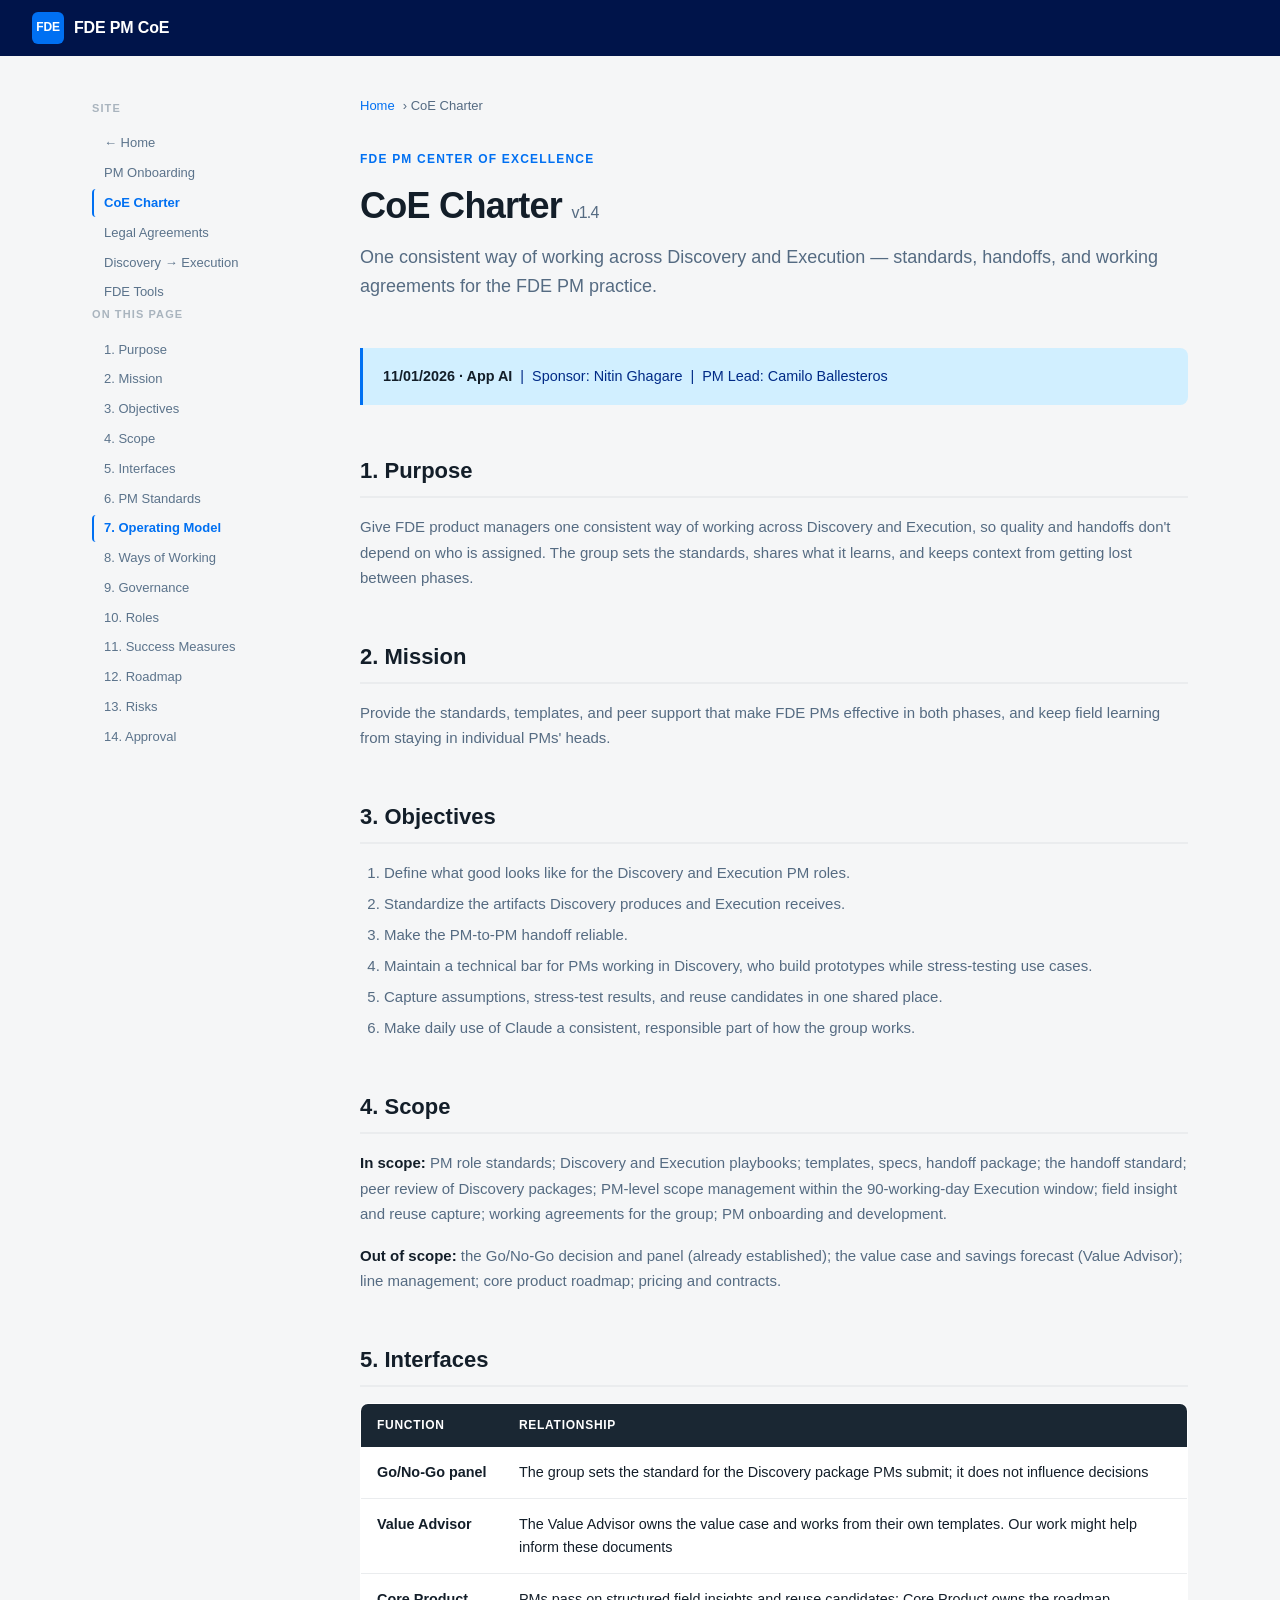
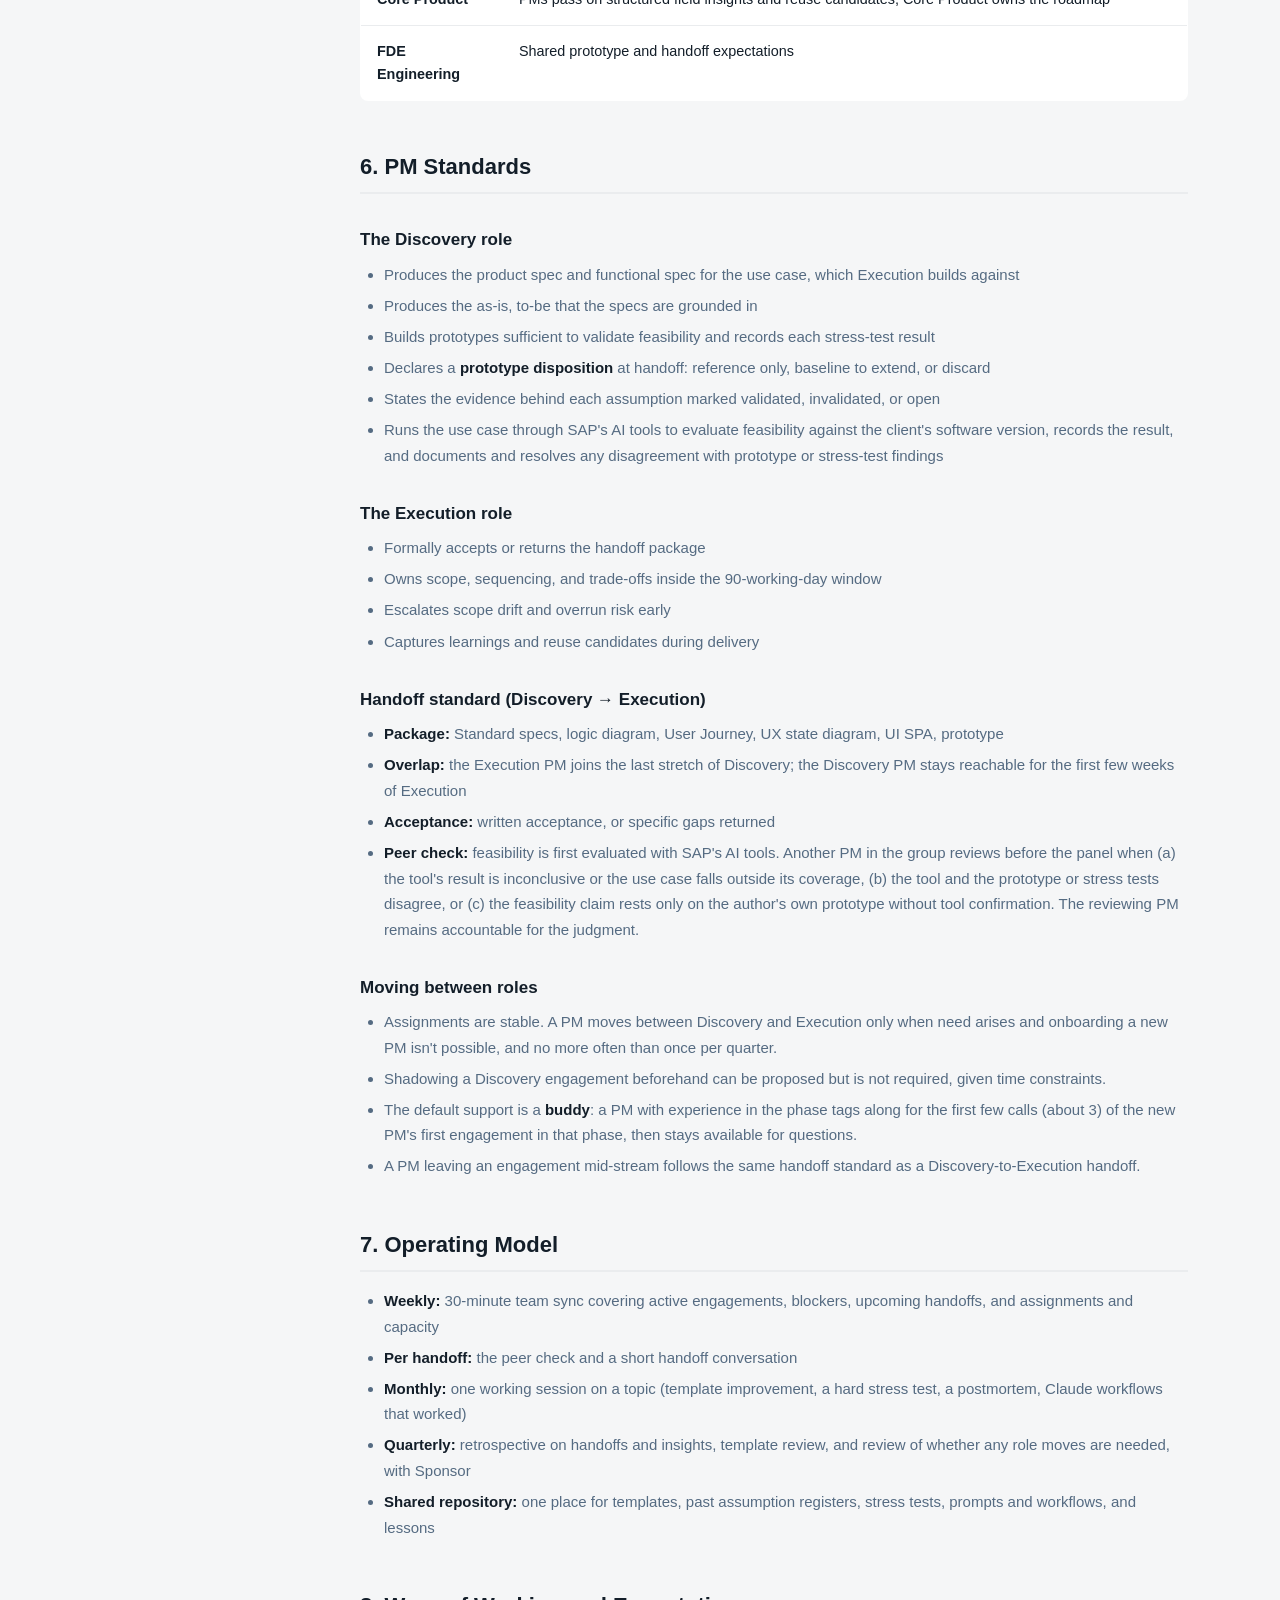
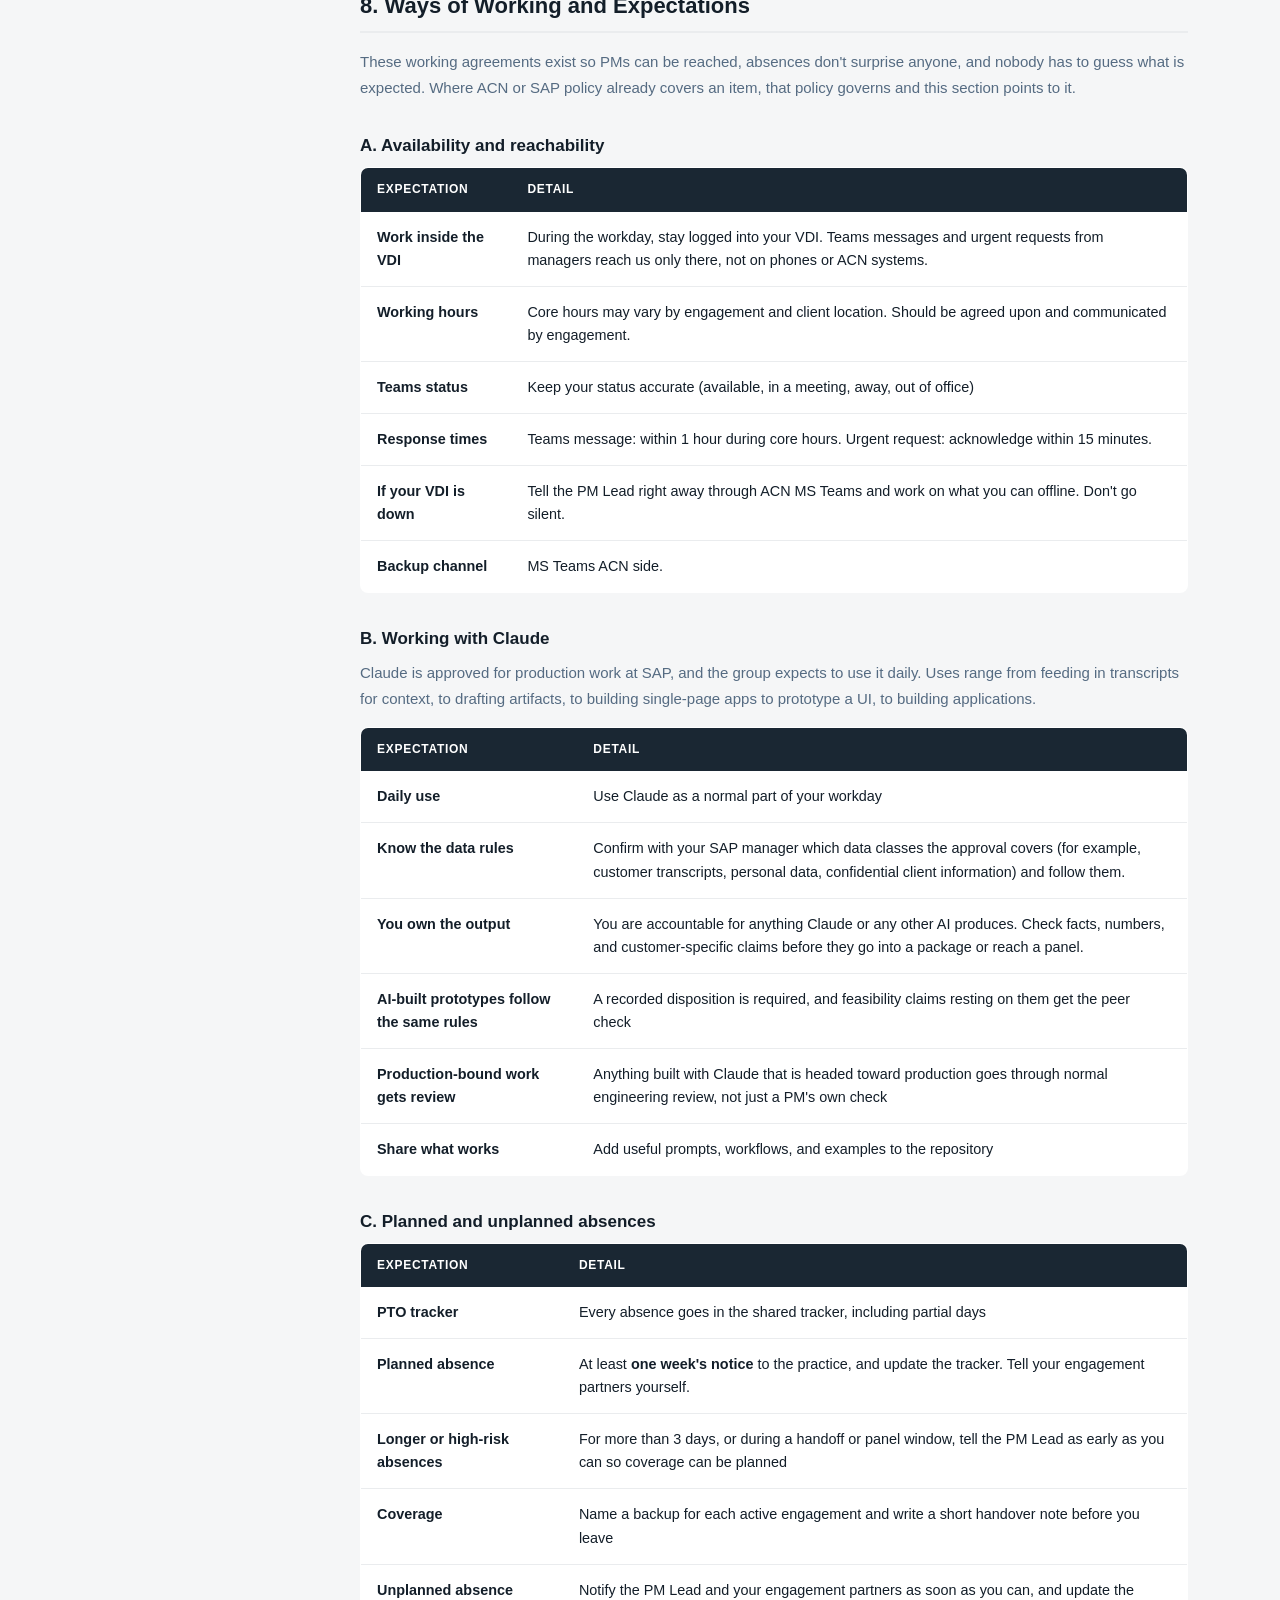
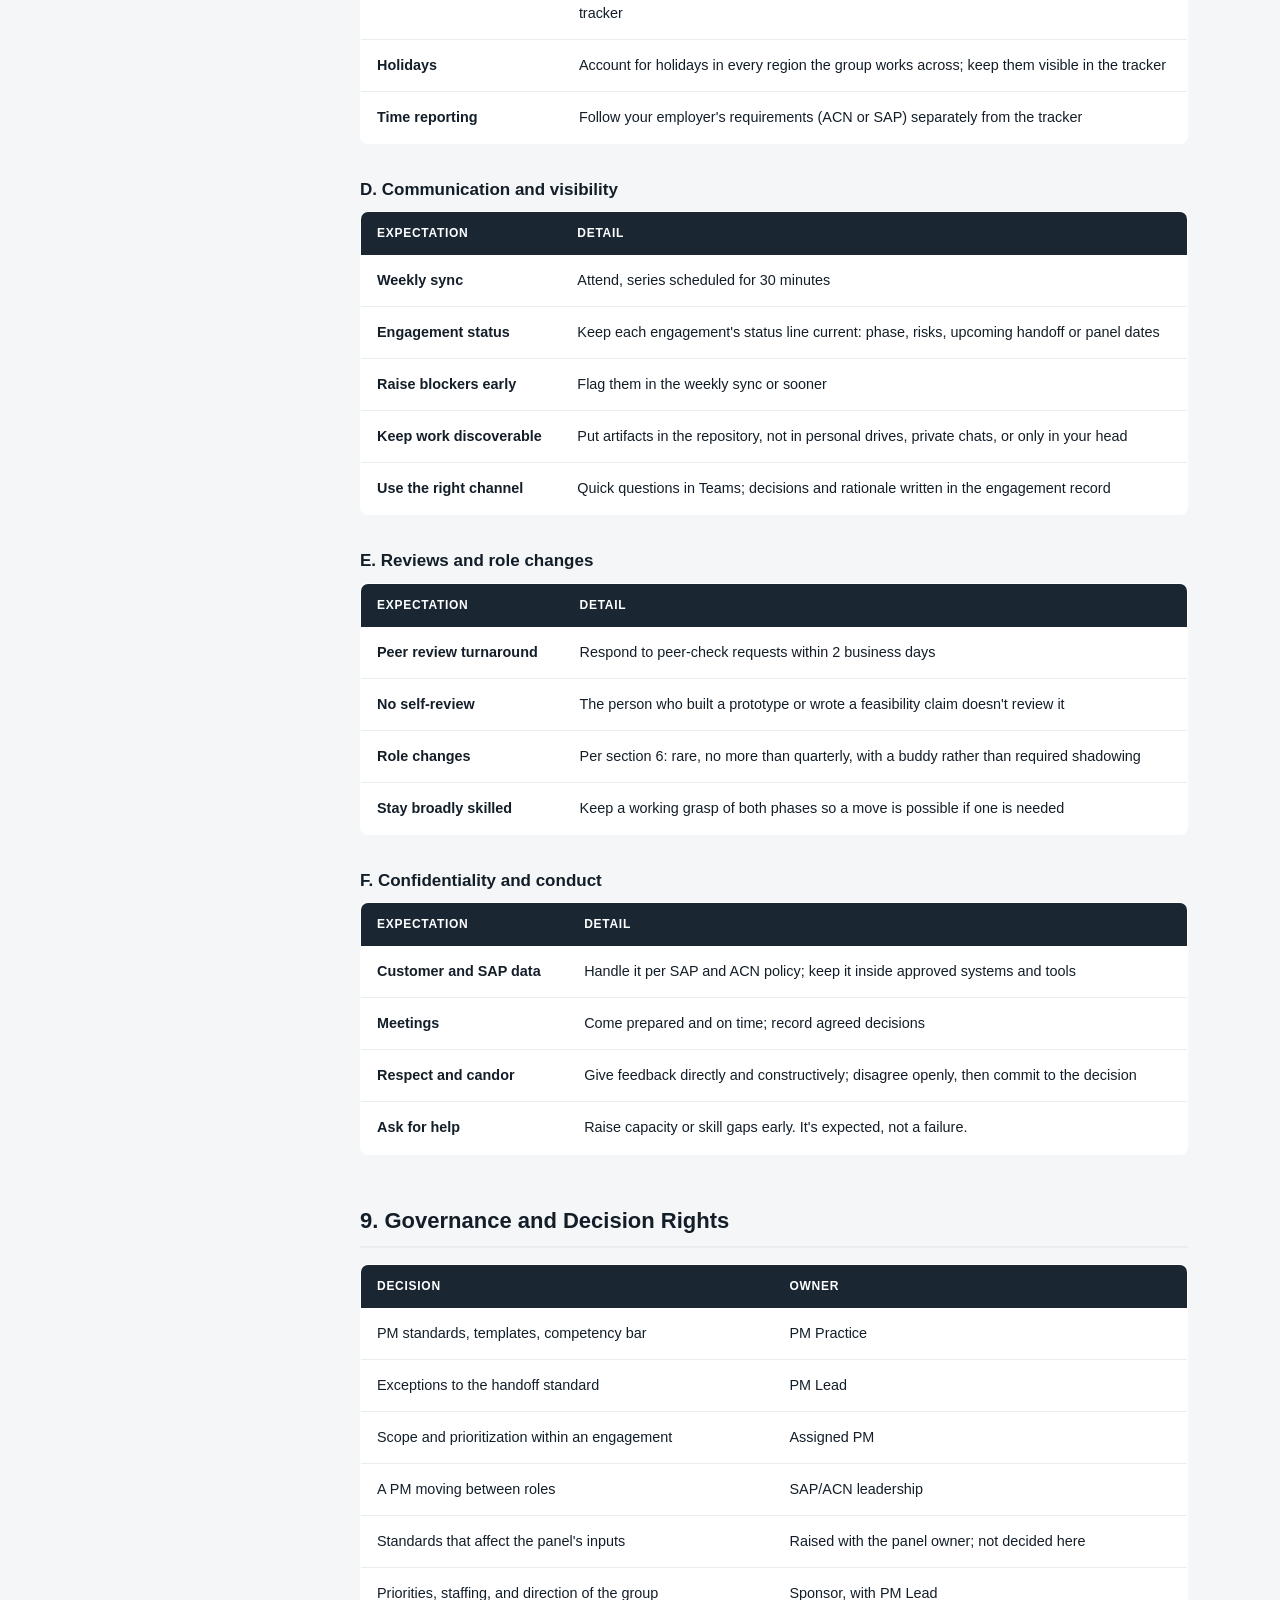
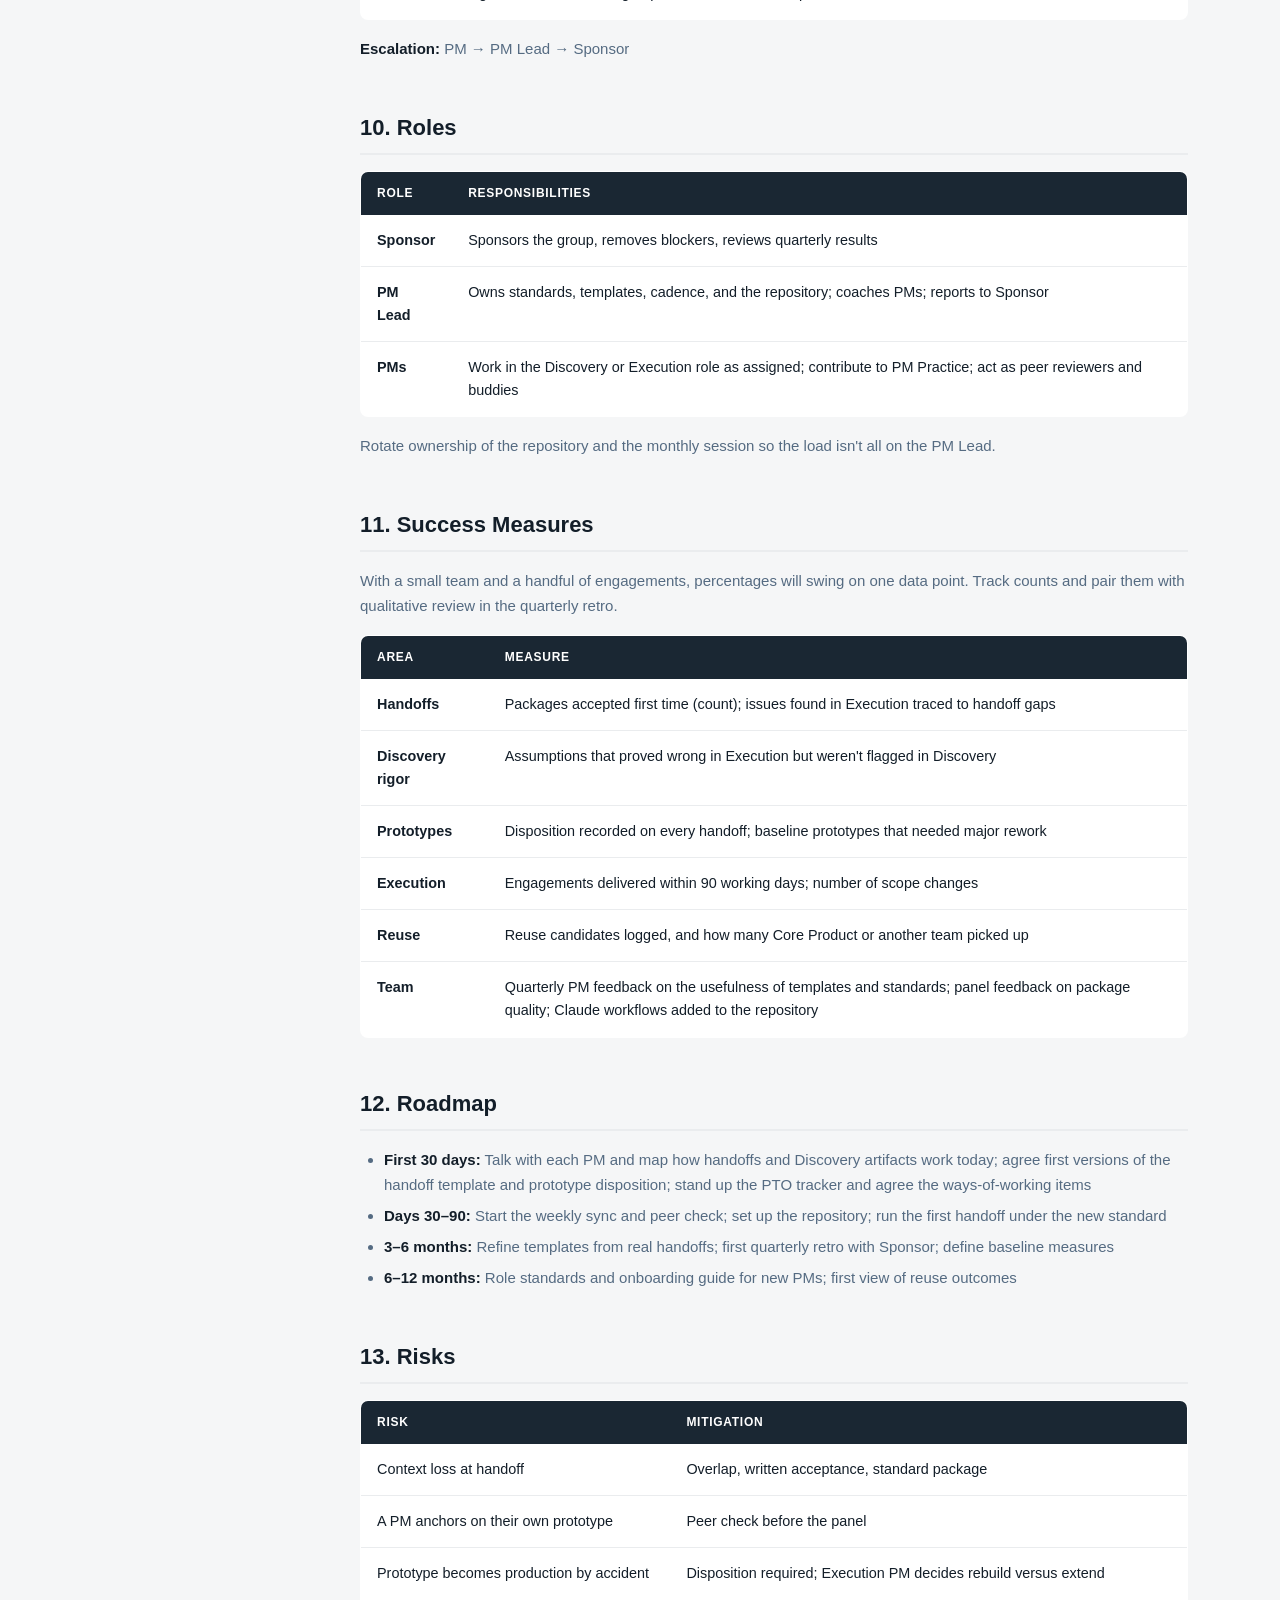
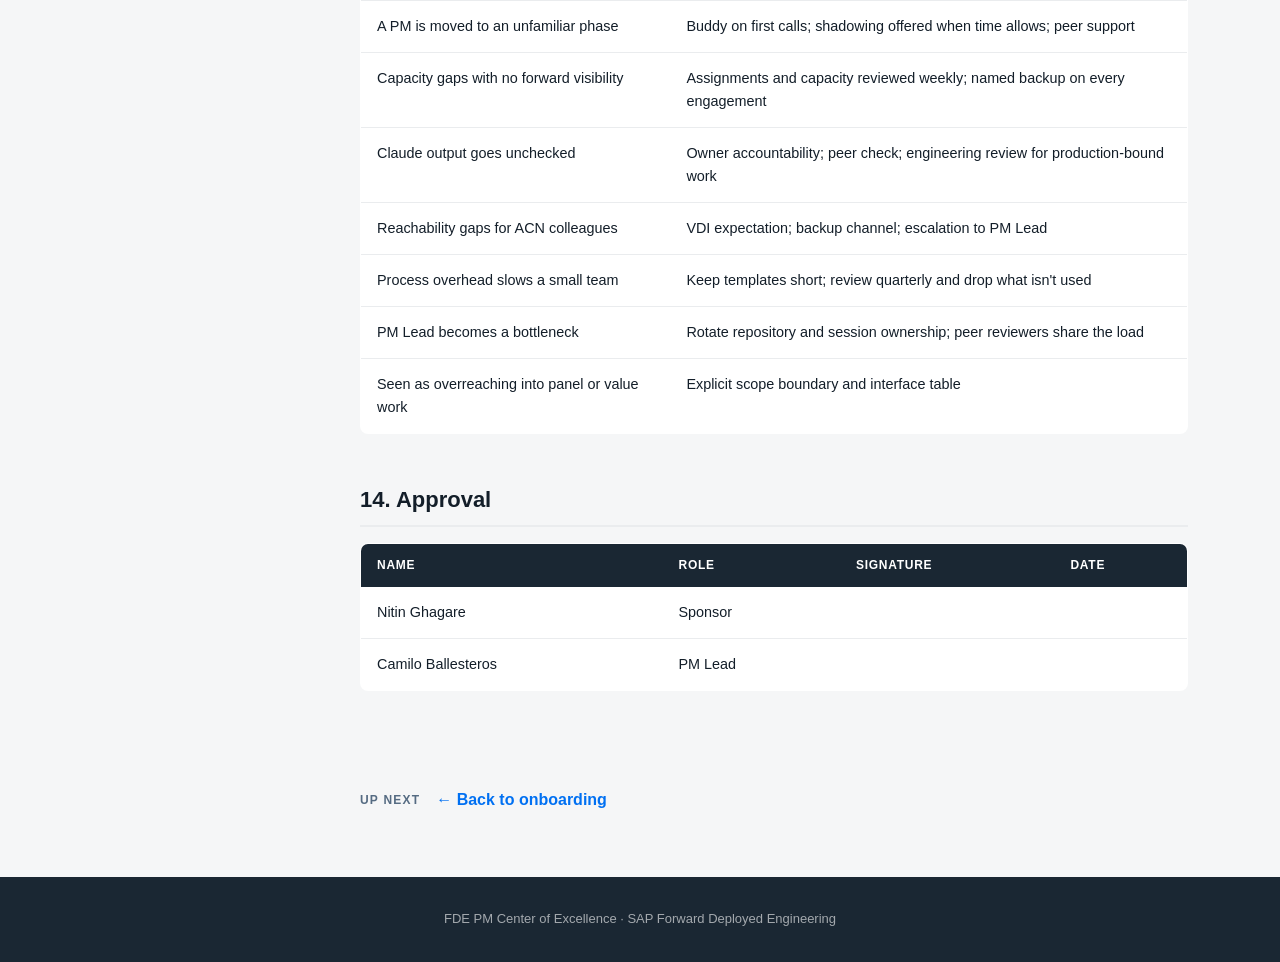
==== commit f2ccb8bf: "Nav and reading flow improvements - Add active state to current page in sidebar site nav (all guides" ====
--- a/docs/guides/charter.html
+++ b/docs/guides/charter.html
@@ -13,12 +13,7 @@
       <div class="nav-logo">FDE</div>
       <span class="nav-title">FDE PM CoE</span>
     </a>
-    <ul class="nav-links">
-      <li><a href="../index.html#get-started">Get Started</a></li>
-      <li><a href="../index.html#process">Process</a></li>
-      <li><a href="../index.html#tools">Tools</a></li>
-      <li><a href="../index.html#resources">Resources</a></li>
-    </ul>
+    <ul class="nav-links"></ul>
   </nav>
 
   <div class="guide-layout">
@@ -27,6 +22,7 @@
     <nav>
       <a href="../index.html">← Home</a>
       <a href="pm-onboarding.html">PM Onboarding</a>
+      <a href="charter.html" class="active">CoE Charter</a>
       <a href="legal.html">Legal Agreements</a>
       <a href="discovery-to-execution.html">Discovery → Execution</a>
       <a href="fde-tools.html">FDE Tools</a>
@@ -343,14 +339,14 @@
 
     <div class="guide-next">
       <span class="guide-next-label">Up next</span>
-      <a href="../index.html" class="guide-next-link">← Back to home</a>
+      <a href="pm-onboarding.html" class="guide-next-link">← Back to onboarding</a>
     </div>
 
   </div><!-- /.guide-wrap -->
   </div><!-- /.guide-layout -->
 
   <script>
-    const links = document.querySelectorAll('.guide-sidebar nav a');
+    const links = document.querySelectorAll('.guide-sidebar nav a[href^="#"]');
     const observer = new IntersectionObserver(entries => {
       entries.forEach(e => {
         if (e.isIntersecting) {
